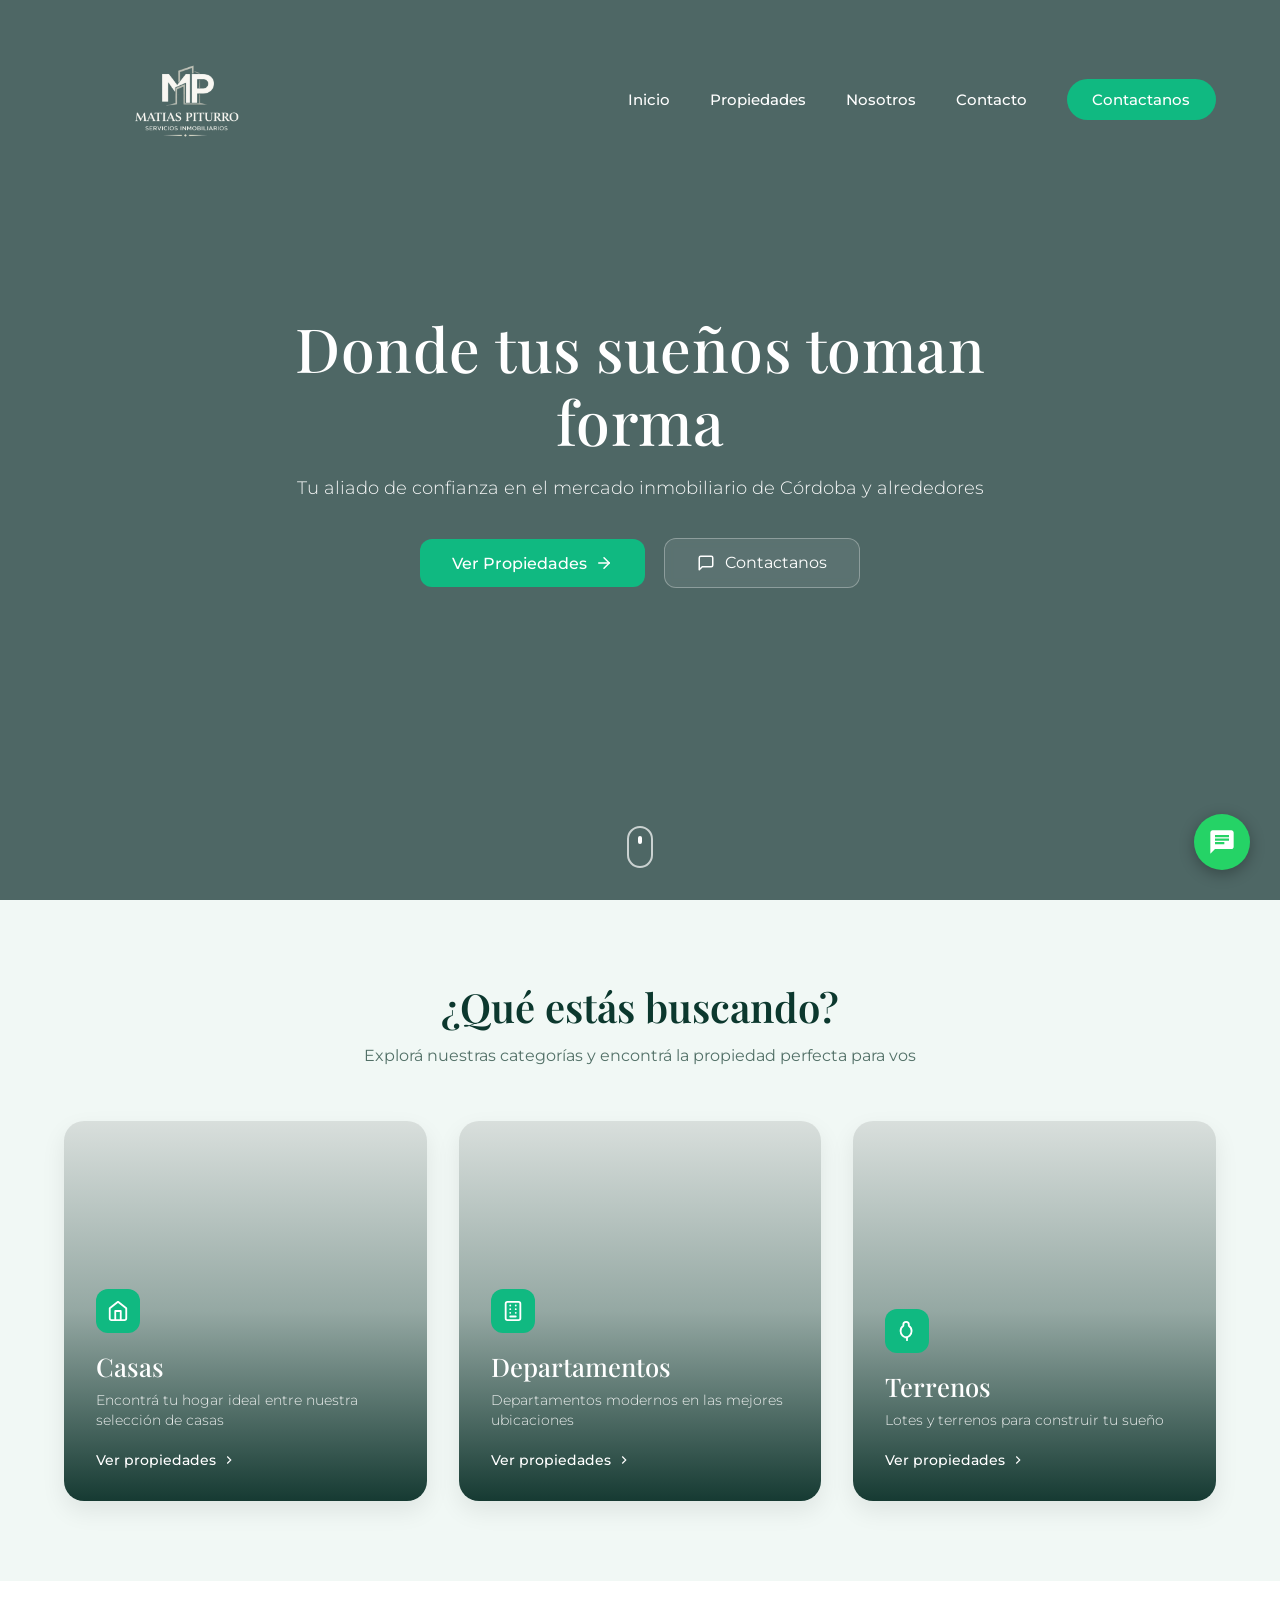
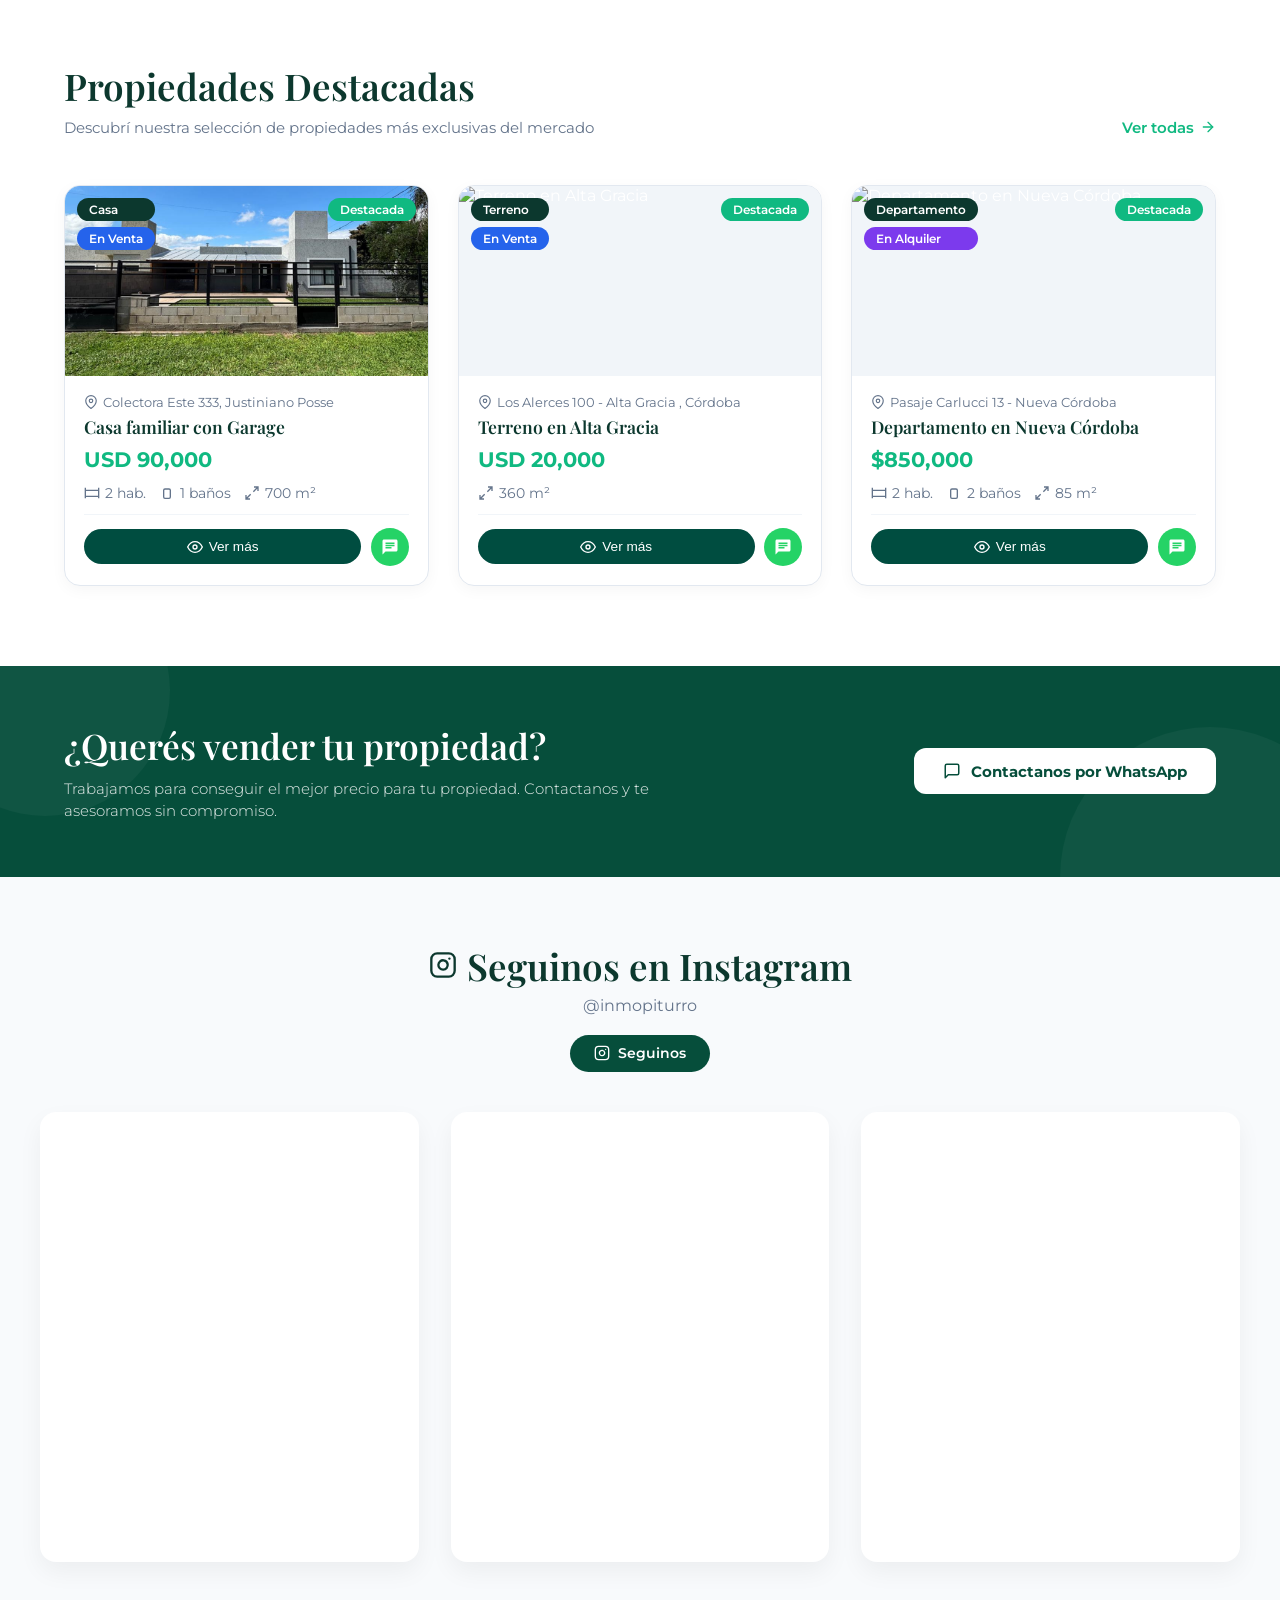
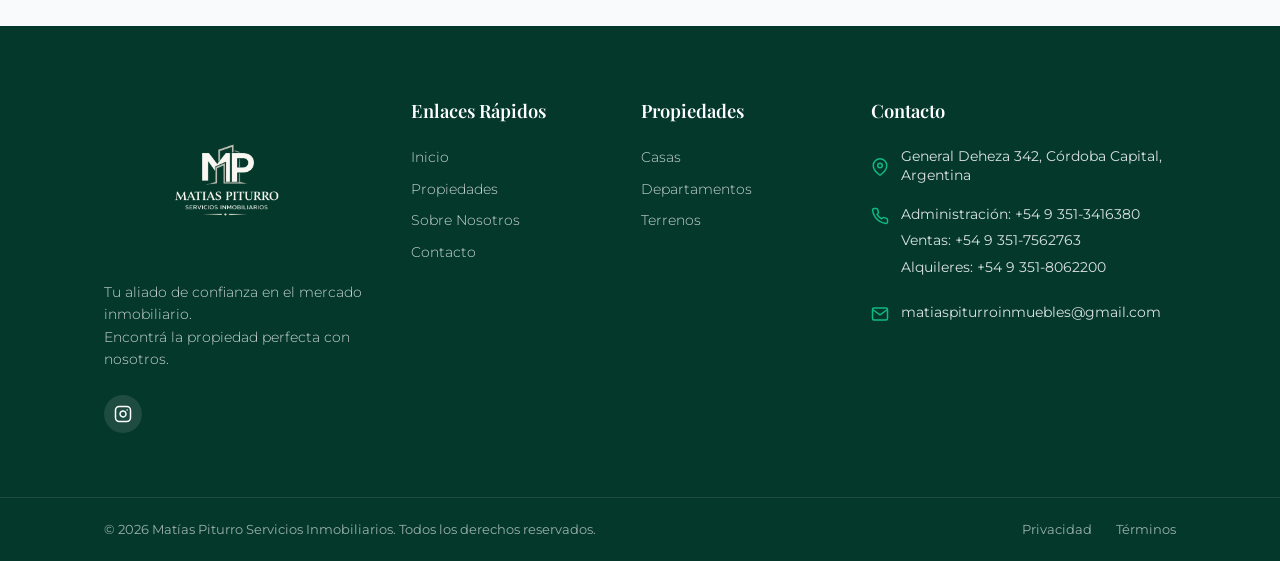
==== index.html @ 4f20bdd2 "primer commit" ====
<!DOCTYPE html>
<html lang="es">
<head>
  <meta charset="UTF-8" />
  <meta name="viewport" content="width=device-width, initial-scale=1.0" />
  <title>Matías Piturro - Servicios Inmobiliarios</title>

  <!-- Tipografías de Google Fonts -->
  <link rel="preconnect" href="https://fonts.googleapis.com">
  <link rel="preconnect" href="https://fonts.gstatic.com" crossorigin>
 <link href="https://fonts.googleapis.com/css2?family=Montserrat:wght@300;400;500;600;700&family=Playfair+Display:ital,wght@0,500;0,600;1,400&display=swap" rel="stylesheet">

  <!-- Hoja de estilos en la carpeta css/ -->
  <link rel="stylesheet" href="css/styles.css" />
</head>
<body>

  <!-- 1. EL NAV AHORA ESTÁ AFUERA DEL HERO -->
  <nav class="navbar">
    <a href="#" class="logo">
  <!-- Logo Blanco para el Hero (fondo oscuro) -->
  <img src="./assets/img/LOGO VERDE PITURRO.png" alt="Matías Piturro Logo" class="logo-img logo-white" />
  
  <!-- Logo Verde para cuando se hace Scroll (fondo blanco) -->
  <img src="./assets/img/logo 2.png" alt="Matías Piturro Logo" class="logo-img logo-green" />
</a>

    <ul class="nav-links">
      <li><a href="#inicio">Inicio</a></li>
      <li><a href="propiedades.html">Propiedades</a></li>
      <li><a href="nosotros.html">Nosotros</a></li>
      <li><a href="contacto.html">Contacto</a></li>
      <li><a href="#contacto" class="btn-nav">Contactanos</a></li>
    </ul>
  </nav>

  <!-- 2. SECTION HERO -->
  <section class="hero" id="inicio">
    <div class="hero-overlay"></div>

    <div class="hero-content">
      <!-- Contenido Central -->
      <div class="hero-center">
        <h1 class="hero-title">Donde tus sueños toman forma</h1>
        <p class="hero-subtitle">Tu aliado de confianza en el mercado inmobiliario de Córdoba y alrededores</p>

        <div class="cta-container">
          <a href="propiedades.html" class="btn-primary">
            Ver Propiedades
            <svg width="18" height="18" viewBox="0 0 24 24" fill="none" stroke="currentColor" stroke-width="2" stroke-linecap="round" stroke-linejoin="round">
              <line x1="5" y1="12" x2="19" y2="12"></line>
              <polyline points="12 5 19 12 12 19"></polyline>
            </svg>
          </a>
          <a href="contacto.html" class="btn-secondary">
            <svg width="18" height="18" viewBox="0 0 24 24" fill="none" stroke="currentColor" stroke-width="2" stroke-linecap="round" stroke-linejoin="round">
              <path d="M21 15a2 2 0 0 1-2 2H7l-4 4V5a2 2 0 0 1 2-2h14a2 2 0 0 1 2 2z"></path>
            </svg>
            Contactanos
          </a>
        </div>
      </div>

      <!-- Indicador de Scroll -->
      <div class="scroll-indicator">
        <div class="mouse-icon" id="scrollBtn">
          <div class="wheel"></div>
        </div>
      </div>
    </div>
  </section>

  <!-- SECCIÓN: ¿QUÉ ESTÁS BUSCANDO? -->
  <section class="categories-section" id="propiedades">
    <div class="categories-header">
      <h2>¿Qué estás buscando?</h2>
      <p>Explorá nuestras categorías y encontrá la propiedad perfecta para vos</p>
    </div>

    <div class="categories-grid">
      <!-- Tarjeta 1: Casas -->
      <article class="category-card" style="background-image: url('https://images.unsplash.com/photo-1600596542815-ffad4c1539a9?q=80&w=800&auto=format&fit=crop');">
        <div class="card-overlay"></div>
        <div class="card-content">
          <div class="icon-wrapper">
            <!-- Icono Casa -->
            <svg width="22" height="22" viewBox="0 0 24 24" fill="none" stroke="currentColor" stroke-width="2" stroke-linecap="round" stroke-linejoin="round">
              <path d="M3 9l9-7 9 7v11a2 2 0 0 1-2 2H5a2 2 0 0 1-2-2z"></path>
              <polyline points="9 22 9 12 15 12 15 22"></polyline>
            </svg>
          </div>
          <h3>Casas</h3>
          <p>Encontrá tu hogar ideal entre nuestra selección de casas</p>
          <a href="propiedades.html" class="card-link">
            Ver propiedades 
            <svg width="14" height="14" viewBox="0 0 24 24" fill="none" stroke="currentColor" stroke-width="2"><polyline points="9 18 15 12 9 6"></polyline></svg>
          </a>
        </div>
      </article>

      <!-- Tarjeta 2: Departamentos -->
      <article class="category-card" style="background-image: url('https://images.unsplash.com/photo-1522708323590-d24dbb6b0267?q=80&w=800&auto=format&fit=crop');">
        <div class="card-overlay"></div>
        <div class="card-content">
          <div class="icon-wrapper">
            <!-- Icono Edificio / Departamento -->
            <svg width="22" height="22" viewBox="0 0 24 24" fill="none" stroke="currentColor" stroke-width="2" stroke-linecap="round" stroke-linejoin="round">
              <rect x="4" y="2" width="16" height="20" rx="2" ry="2"></rect>
              <line x1="9" y1="6" x2="9" y2="6.01"></line>
              <line x1="15" y1="6" x2="15" y2="6.01"></line>
              <line x1="9" y1="10" x2="9" y2="10.01"></line>
              <line x1="15" y1="10" x2="15" y2="10.01"></line>
              <line x1="9" y1="14" x2="9" y2="14.01"></line>
              <line x1="15" y1="14" x2="15" y2="14.01"></line>
              <line x1="9" y1="18" x2="15" y2="18"></line>
            </svg>
          </div>
          <h3>Departamentos</h3>
          <p>Departamentos modernos en las mejores ubicaciones</p>
          <a href="propiedades.html" class="card-link">
            Ver propiedades 
            <svg width="14" height="14" viewBox="0 0 24 24" fill="none" stroke="currentColor" stroke-width="2"><polyline points="9 18 15 12 9 6"></polyline></svg>
          </a>
        </div>
      </article>

      <!-- Tarjeta 3: Terrenos -->
      <article class="category-card" style="background-image: url('https://images.unsplash.com/photo-1500382017468-9049fed747ef?q=80&w=800&auto=format&fit=crop');">
        <div class="card-overlay"></div>
        <div class="card-content">
          <div class="icon-wrapper">
            <!-- Icono Árbol / Terreno -->
            <svg width="22" height="22" viewBox="0 0 24 24" fill="none" stroke="currentColor" stroke-width="2" stroke-linecap="round" stroke-linejoin="round">
              <path d="M12 19v3"></path>
              <path d="M12 19c-3.87 0-7-3.13-7-7 0-2.38 1.19-4.47 3-5.74V5a3 3 0 0 1 6 0v1.26c1.81 1.27 3 3.36 3 5.74 0 3.87-3.13 7-7 7z"></path>
            </svg>
          </div>
          <h3>Terrenos</h3>
          <p>Lotes y terrenos para construir tu sueño</p>
          <a href="propiedades.html" class="card-link">
            Ver propiedades 
            <svg width="14" height="14" viewBox="0 0 24 24" fill="none" stroke="currentColor" stroke-width="2"><polyline points="9 18 15 12 9 6"></polyline></svg>
          </a>
        </div>
      </article>
    </div>
  </section>


    <!-- SECCIÓN: PROPIEDADES DESTACADAS -->
<section class="featured-properties-section">
  <div class="featured-header">
    <div class="header-text">
      <h2>Propiedades Destacadas</h2>
      <p>Descubrí nuestra selección de propiedades más exclusivas del mercado</p>
    </div>
    <a href="propiedades.html" class="see-all-link">
      Ver todas 
      <svg width="16" height="16" viewBox="0 0 24 24" fill="none" stroke="currentColor" stroke-width="2" stroke-linecap="round" stroke-linejoin="round">
        <line x1="5" y1="12" x2="19" y2="12"></line>
        <polyline points="12 5 19 12 12 19"></polyline>
      </svg>
    </a>
  </div>

  <!-- CONTENEDOR DINÁMICO (JavaScript inyecta aquí las tarjetas cargadas) -->
  <div class="properties-grid" id="featuredGrid"></div>
</section>
  </section>

  <!-- SECCIÓN 1: BANNER "¿QUERÉS VENDER TU PROPIEDAD?" -->
  <section class="seller-banner">
    <div class="seller-container">
      <div class="seller-text">
        <h2>¿Querés vender tu propiedad?</h2>
        <p>Trabajamos para conseguir el mejor precio para tu propiedad. Contactanos y te asesoramos sin compromiso.</p>
      </div>
      <a href="https://wa.me/5493510000000" class="btn-seller-whatsapp" target="_blank">
        <svg width="18" height="18" viewBox="0 0 24 24" fill="none" stroke="currentColor" stroke-width="2" stroke-linecap="round" stroke-linejoin="round">
          <path d="M21 15a2 2 0 0 1-2 2H7l-4 4V5a2 2 0 0 1 2-2h14a2 2 0 0 1 2 2z"></path>
        </svg>
        Contactanos por WhatsApp
      </a>
    </div>
  </section>

  <!-- SECCIÓN 2: SEGUINOS EN INSTAGRAM -->
  <!-- SECCIÓN REELS INSTAGRAM -->
<section class="instagram-section">
  <div class="instagram-header">
    <div class="instagram-title-row">
      <!-- Icono Instagram -->
      <svg width="28" height="28" viewBox="0 0 24 24" fill="none" stroke="#0c382e" stroke-width="2" stroke-linecap="round" stroke-linejoin="round">
        <rect x="2" y="2" width="20" height="20" rx="5" ry="5"></rect>
        <path d="M16 11.37A4 4 0 1 1 12.63 8 4 4 0 0 1 16 11.37z"></path>
        <line x1="17.5" y1="6.5" x2="17.51" y2="6.5"></line>
      </svg>
      <h2>Seguinos en Instagram</h2>
    </div>
    <p class="instagram-handle">@inmopiturro</p>
    <a href="https://www.instagram.com/inmopiturro?utm_source=ig_web_button_share_sheet&igsh=ZDNlZDc0MzIxNw==" target="_blank" rel="noopener noreferrer" class="btn-instagram">
      <svg width="16" height="16" viewBox="0 0 24 24" fill="none" stroke="currentColor" stroke-width="2" stroke-linecap="round" stroke-linejoin="round">
        <rect x="2" y="2" width="20" height="20" rx="5" ry="5"></rect>
        <path d="M16 11.37A4 4 0 1 1 12.63 8 4 4 0 0 1 16 11.37z"></path>
        <line x1="17.5" y1="6.5" x2="17.51" y2="6.5"></line>
      </svg>
      Seguinos
    </a>
  </div>

  <!-- GRILLA DE 3 REELS GRANDES -->
  <div class="reels-grid">
    <!-- REEL 1 -->
    <div class="reel-item">
      <blockquote 
        class="instagram-media" 
        data-instgrm-permalink="https://www.instagram.com/p/DZJESFiiYPG/" 
        data-instgrm-version="14">
      </blockquote>
    </div>

    <!-- REEL 2 (Sustituye la URL por tu 2do Reel o Post) -->
    <div class="reel-item">
      <blockquote 
        class="instagram-media" 
        data-instgrm-permalink="https://www.instagram.com/reel/DZxaNcPxMjK/?utm_source=ig_web_copy_link&igsh=MzRlODBiNWFlZA==" 
        data-instgrm-version="14">
      </blockquote>
    </div>

    <!-- REEL 3 (Sustituye la URL por tu 3er Reel o Post) -->
    <div class="reel-item">
      <blockquote 
        class="instagram-media" 
        data-instgrm-permalink="https://www.instagram.com/p/DYnn9Dhl2za/?utm_source=ig_web_copy_link&igsh=MzRlODBiNWFlZA==" 
        data-instgrm-version="14">
      </blockquote>
    </div>
  </div>
</section>

<!-- SCRIPT OBLIGATORIO DE INSTAGRAM -->
<script async src="//www.instagram.com/embed.js"></script>

  <!-- FOOTER -->
  <footer class="main-footer">
    <div class="footer-container">
      
      <!-- Columna 1: Logo & Descripción -->
      <div class="footer-col col-brand">
        <a href="#" class="footer-logo">
          <img src="./assets/img/LOGO VERDE PITURRO.png" alt="Matías Piturro Logo" class="footer-logo-img" />
        </a>
        <p class="footer-description">
          Tu aliado de confianza en el mercado inmobiliario.<br>
          Encontrá la propiedad perfecta con nosotros.
        </p>
        <a href="https://instagram.com/inmopiturro" target="_blank" class="social-circle-icon" aria-label="Instagram">
          <svg width="18" height="18" viewBox="0 0 24 24" fill="none" stroke="currentColor" stroke-width="2" stroke-linecap="round" stroke-linejoin="round">
            <rect x="2" y="2" width="20" height="20" rx="5" ry="5"></rect>
            <path d="M16 11.37A4 4 0 1 1 12.63 8 4 4 0 0 1 16 11.37z"></path>
            <line x1="17.5" y1="6.5" x2="17.51" y2="6.5"></line>
          </svg>
        </a>
      </div>

      <!-- Columna 2: Enlaces Rápidos -->
      <div class="footer-col">
        <h3>Enlaces Rápidos</h3>
        <ul class="footer-links">
          <li><a href="#inicio">Inicio</a></li>
          <li><a href="propiedades.html">Propiedades</a></li>
          <li><a href="nosotros.html">Sobre Nosotros</a></li>
          <li><a href="contacto.html">Contacto</a></li>
        </ul>
      </div>

      <!-- Columna 3: Propiedades -->
      <div class="footer-col">
        <h3>Propiedades</h3>
        <ul class="footer-links">
          <li><a href="propiedades.html?tipo=casa">Casas</a></li>
          <li><a href="propiedades.html?tipo=departamento">Departamentos</a></li>
          <li><a href="propiedades.html?tipo=terreno">Terrenos</a></li>
        </ul>
      </div>

      <!-- Columna 4: Contacto -->
      <div class="footer-col col-contact">
        <h3>Contacto</h3>
        
        <div class="contact-item">
          <svg class="contact-icon" width="18" height="18" viewBox="0 0 24 24" fill="none" stroke="currentColor" stroke-width="2"><path d="M21 10c0 7-9 13-9 13s-9-6-9-13a9 9 0 0 1 18 0z"></path><circle cx="12" cy="10" r="3"></circle></svg>
          <span>General Deheza 342, Córdoba Capital, Argentina</span>
        </div>

        <div class="contact-item align-top">
          <svg class="contact-icon" width="18" height="18" viewBox="0 0 24 24" fill="none" stroke="currentColor" stroke-width="2"><path d="M22 16.92v3a2 2 0 0 1-2.18 2 19.79 19.79 0 0 1-8.63-3.07 19.5 19.5 0 0 1-6-6 19.79 19.79 0 0 1-3.07-8.67A2 2 0 0 1 4.11 2h3a2 2 0 0 1 2 1.72 12.84 12.84 0 0 0 .7 2.81 2 2 0 0 1-.45 2.11L8.09 9.91a16 16 0 0 0 6 6l1.27-1.27a2 2 0 0 1 2.11-.45 12.84 12.84 0 0 0 2.81.7A2 2 0 0 1 22 16.92z"></path></svg>
          <div class="phones-list">
            <p>Administración: <a href="tel:+5493513416380">+54 9 351-3416380</a></p>
            <p>Ventas: <a href="tel:+5493517562763">+54 9 351-7562763</a></p>
            <p>Alquileres: <a href="tel:+5493518062200">+54 9 351-8062200</a></p>
          </div>
        </div>

        <div class="contact-item">
          <svg class="contact-icon" width="18" height="18" viewBox="0 0 24 24" fill="none" stroke="currentColor" stroke-width="2"><path d="M4 4h16c1.1 0 2 .9 2 2v12c0 1.1-.9 2-2 2H4c-1.1 0-2-.9-2-2V6c0-1.1.9-2 2-2z"></path><polyline points="22,6 12,13 2,6"></polyline></svg>
          <a href="mailto:matiaspiturroinmuebles@gmail.com" class="email-link">matiaspiturroinmuebles@gmail.com</a>
        </div>
      </div>

    </div>

    <!-- Barra Inferior -->
    <div class="footer-bottom">
      <div class="bottom-container">
        <p>© 2026 Matías Piturro Servicios Inmobiliarios. Todos los derechos reservados.</p>
        <div class="legal-links">
          <a href="#">Privacidad</a>
          <a href="#">Términos</a>
        </div>
      </div>
    </div>
  </footer>

  <!-- Botón Flotante de Chat (WhatsApp) -->
  <div class="floating-chat" id="chatBtn">
    <svg width="28" height="28" viewBox="0 0 24 24" fill="white">
      <path d="M20 2H4c-1.1 0-1.99.9-1.99 2L2 22l4-4h14c1.1 0 2-.9 2-2V4c0-1.1-.9-2-2-2zM6 9h12v2H6V9zm8 5H6v-2h8v2zm4-6H6V6h12v2z"/>
    </svg>
  </div>

  <!-- Script principal en la carpeta js/ -->
  <script src="js/main.js"></script>
  <script src="js/propiedades.js"></script>
</body>
</html>
---- css/styles.css ----
/* ==========================================
   RESET & VARIABLES
   ========================================== */
* {
  margin: 0;
  padding: 0;
  box-sizing: border-box;
}

:root {
  --primary-green: #10b981;
  --primary-green-hover: #059669;
  --overlay-color: rgba(10, 45, 42, 0.72);
  --text-white: #ffffff;
  --font-serif: 'Playfair Display', serif;
  --font-sans: 'Montserrat', sans-serif;
}

body {
  font-family: var(--font-sans);
  color: var(--text-white);
  overflow-x: hidden;
}

/* ==========================================
   HERO SECTION & BACKGROUND
   ========================================== */
.hero {
  position: relative;
  width: 100%;
  min-height: 100vh;
  background: url('https://images.unsplash.com/photo-1600596542815-ffad4c1539a9?q=80&w=2075&auto=format&fit=crop') center/cover no-repeat;
  display: flex;
  flex-direction: column;
  justify-content: center;
  align-items: center;
}

.hero-overlay {
  position: absolute;
  top: 0;
  left: 0;
  width: 100%;
  height: 100%;
  background: var(--overlay-color);
  z-index: 1;
}

.hero-content {
  position: relative;
  z-index: 2;
  width: 100%;
  height: 100vh;
  display: flex;
  flex-direction: column;
  justify-content: center;
  align-items: center;
}

/* ==========================================
   NAVBAR & LOGO (FIXED SCROLL)
   ========================================== */
.navbar {
  position: fixed;
  top: 0;
  left: 0;
  width: 100%;
  z-index: 1000;
  display: flex;
  justify-content: space-between;
  align-items: center;
  padding: 1.2rem 5%;
  transition: background-color 0.3s ease, padding 0.3s ease, box-shadow 0.3s ease;
}

/* ==========================================
   NAVBAR & LOGOS (CONTROL DE MOSTRAR / OCULTAR)
   ========================================== */
.logo-img {
  height: 160px;
  width: auto;
  object-fit: contain;
  transition: height 0.3s ease;
}

/* Por defecto (arriba en el Hero) */
.logo-white {
  display: block;
}

.logo-green {
  display: none; /* Oculto inicialmente */
}

.nav-links {
  display: flex;
  align-items: center;
  gap: 2.5rem;
  list-style: none;
}

.nav-links a {
  color: var(--text-white);
  text-decoration: none;
  font-size: 0.95rem;
  font-weight: 500;
  transition: color 0.3s ease, opacity 0.3s ease;
}

.nav-links a:hover {
  opacity: 0.8;
}

.btn-nav {
  background-color: var(--primary-green);
  color: var(--text-white);
  padding: 0.7rem 1.6rem;
  border-radius: 50px;
  font-weight: 500;
  transition: background-color 0.3s ease;
}

.btn-nav:hover {
  background-color: var(--primary-green-hover);
}

/* ==========================================
   ESTADO AL HACER SCROLL (HEADER BLANCO)
   ========================================== */
.navbar.navbar-scrolled {
  background-color: #ffffff;
  padding: 0.8rem 5%;
  box-shadow: 0 4px 20px rgba(0, 0, 0, 0.08);
}

/* Intercambio de logos al bajar */
.navbar.navbar-scrolled .logo-white {
  display: none; /* Oculta el logo blanco */
}

.navbar.navbar-scrolled .logo-green {
  display: block; /* Muestra el logo verde original */
  height: 100px;   /* Tamaño compacto opcional al bajar */
  filter: none;   /* Sin filtros para mantener sus colores puros */
}

/* Textos y botones en verde #004D40 */
.navbar.navbar-scrolled .nav-links a {
  color: #004D40;
}

.navbar.navbar-scrolled .nav-links a:hover {
  color: var(--primary-green);
}

.navbar.navbar-scrolled .btn-nav {
  background-color: #004D40;
  color: #ffffff !important;
}

.navbar.navbar-scrolled .btn-nav:hover {
  background-color: var(--primary-green-hover);
}

/* ==========================================
   HERO MAIN TEXT & BUTTONS
   ========================================== */
.hero-center {
  text-align: center;
  max-width: 900px;
  margin: 0 auto;
  padding: 0 20px;
}

.hero-title {
  font-family: var(--font-serif);
  font-size: 3.8rem;
  font-weight: 500;
  line-height: 1.2;
  margin-bottom: 1.2rem;
  letter-spacing: 0.5px;
}

.hero-subtitle {
  font-size: 1.1rem;
  font-weight: 300;
  margin-bottom: 2.5rem;
  opacity: 0.95;
}

.cta-container {
  display: flex;
  justify-content: center;
  align-items: center;
  gap: 1.2rem;
}

.btn-primary {
  background-color: var(--primary-green);
  color: var(--text-white);
  border: none;
  padding: 0.9rem 2rem;
  border-radius: 12px;
  font-size: 1rem;
  font-weight: 500;
  cursor: pointer;
  display: inline-flex;
  align-items: center;
  gap: 8px;
  text-decoration: none;
  transition: background-color 0.3s ease, transform 0.2s ease;
}

.btn-primary:hover {
  background-color: var(--primary-green-hover);
  transform: translateY(-2px);
}

.btn-secondary {
  background: rgba(255, 255, 255, 0.08);
  border: 1px solid rgba(255, 255, 255, 0.3);
  color: var(--text-white);
  padding: 0.9rem 2rem;
  border-radius: 12px;
  font-size: 1rem;
  font-weight: 400;
  cursor: pointer;
  display: inline-flex;
  align-items: center;
  gap: 10px;
  text-decoration: none;
  backdrop-filter: blur(4px);
  transition: background-color 0.3s ease, border-color 0.3s ease;
}

.btn-secondary:hover {
  background: rgba(255, 255, 255, 0.18);
  border-color: rgba(255, 255, 255, 0.6);
}

/* ==========================================
   SCROLL INDICATOR
   ========================================== */
.scroll-indicator {
  position: absolute;
  bottom: 2rem;
  left: 50%;
  transform: translateX(-50%);
  display: flex;
  justify-content: center;
}

.mouse-icon {
  width: 26px;
  height: 42px;
  border: 2px solid rgba(255, 255, 255, 0.7);
  border-radius: 20px;
  display: flex;
  justify-content: center;
  padding-top: 8px;
  cursor: pointer;
}

.wheel {
  width: 4px;
  height: 8px;
  background-color: white;
  border-radius: 2px;
  animation: scroll 1.8s infinite;
}

@keyframes scroll {
  0% { opacity: 1; transform: translateY(0); }
  100% { opacity: 0; transform: translateY(12px); }
}

/* ==========================================
   FLOATING CHAT BUTTON (WhatsApp)
   ========================================== */
.floating-chat {
  position: fixed;
  bottom: 30px;
  right: 30px;
  width: 56px;
  height: 56px;
  background-color: #25d366;
  border-radius: 50%;
  display: flex;
  justify-content: center;
  align-items: center;
  box-shadow: 0 4px 15px rgba(0, 0, 0, 0.3);
  cursor: pointer;
  z-index: 999;
  transition: transform 0.3s ease;
}

.floating-chat:hover {
  transform: scale(1.1);
}

/* ==========================================
   CATEGORIES SECTION
   ========================================== */
.categories-section {
  background-color: #f1f8f5; /* Fondo verde muy claro tenue */
  padding: 5rem 5%;
  color: #0d2822;
}

.categories-header {
  text-align: center;
  margin-bottom: 3.5rem;
}

.categories-header h2 {
  font-family: var(--font-serif);
  font-size: 2.5rem;
  color: #0c382e;
  margin-bottom: 0.8rem;
  font-weight: 600;
}

.categories-header p {
  color: #527067;
  font-size: 1rem;
  font-weight: 400;
}

/* Grid layout */
.categories-grid {
  display: grid;
  grid-template-columns: repeat(3, 1fr);
  gap: 2rem;
  max-width: 1200px;
  margin: 0 auto;
}

/* Card Individual */
.category-card {
  position: relative;
  height: 380px;
  border-radius: 20px;
  overflow: hidden;
  background-size: cover;
  background-position: center;
  display: flex;
  flex-direction: column;
  justify-content: flex-end;
  box-shadow: 0 10px 25px rgba(0, 0, 0, 0.08);
  transition: transform 0.3s ease, box-shadow 0.3s ease;
}

.category-card:hover {
  transform: translateY(-6px);
  box-shadow: 0 15px 30px rgba(0, 0, 0, 0.15);
}

/* Overlay degradado verdoso en la tarjeta */
.card-overlay {
  position: absolute;
  top: 0;
  left: 0;
  width: 100%;
  height: 100%;
  background: linear-gradient(
    to top,
    rgba(10, 48, 40, 0.95) 0%,
    rgba(10, 48, 40, 0.4) 50%,
    rgba(0, 0, 0, 0.1) 100%
  );
  z-index: 1;
}

/* Contenido interno de la tarjeta */
.card-content {
  position: relative;
  z-index: 2;
  padding: 2rem;
  color: var(--text-white);
}

/* Icono dentro del botón verde redondeado */
.icon-wrapper {
  width: 44px;
  height: 44px;
  background-color: var(--primary-green);
  border-radius: 12px;
  display: flex;
  justify-content: center;
  align-items: center;
  margin-bottom: 1rem;
  color: var(--text-white);
}

.card-content h3 {
  font-family: var(--font-serif);
  font-size: 1.6rem;
  font-weight: 500;
  margin-bottom: 0.5rem;
}

.card-content p {
  font-size: 0.88rem;
  font-weight: 300;
  opacity: 0.9;
  margin-bottom: 1.2rem;
  line-height: 1.4;
}

.card-link {
  color: var(--text-white);
  text-decoration: none;
  font-size: 0.9rem;
  font-weight: 500;
  display: inline-flex;
  align-items: center;
  gap: 6px;
  transition: gap 0.2s ease;
}

.category-card:hover .card-link {
  gap: 10px;
}

/* Responsivo para móviles y tablets */
@media (max-width: 992px) {
  .categories-grid {
    grid-template-columns: repeat(1, 1fr);
  }

  .category-card {
    height: 320px;
  }
}

/* ==========================================
   FEATURED PROPERTIES SECTION
   ========================================== */
.featured-properties-section {
  padding: 5rem 5%;
  background-color: #ffffff;
}

.featured-header {
  display: flex;
  justify-content: space-between;
  align-items: flex-end;
  max-width: 1200px;
  margin: 0 auto 3rem auto;
}

.header-text h2 {
  font-family: var(--font-serif);
  font-size: 2.3rem;
  color: #0c382e;
  font-weight: 600;
  margin-bottom: 0.5rem;
}

.header-text p {
  color: #64748b;
  font-size: 0.95rem;
}

.see-all-link {
  color: var(--primary-green);
  text-decoration: none;
  font-weight: 600;
  font-size: 0.95rem;
  display: flex;
  align-items: center;
  gap: 6px;
  transition: opacity 0.2s ease;
}

.see-all-link:hover {
  opacity: 0.8;
}

/* Grid Layout */
.properties-grid {
  display: grid;
  grid-template-columns: repeat(3, 1fr);
  gap: 2rem;
  max-width: 1200px;
  margin: 0 auto;
}

/* Property Card */
.property-card {
  border-radius: 16px;
  overflow: hidden;
  background-color: #ffffff;
  border: 1px solid #e2e8f0;
  box-shadow: 0 4px 15px rgba(0, 0, 0, 0.03);
  transition: transform 0.3s ease, box-shadow 0.3s ease;
  display: flex;
  flex-direction: column;
}

.property-card:hover {
  transform: translateY(-4px);
  box-shadow: 0 12px 25px rgba(0, 0, 0, 0.08);
}

/* Image & Badges Wrapper */
.card-image-wrapper {
  position: relative;
  width: 100%;
  height: 220px;
  overflow: hidden;
}

.property-img {
  width: 100%;
  height: 100%;
  object-fit: cover;
}

.badges-top-left {
  position: absolute;
  top: 12px;
  left: 12px;
  display: flex;
  flex-direction: column;
  gap: 6px;
}

.badge {
  padding: 4px 12px;
  border-radius: 20px;
  font-size: 0.75rem;
  font-weight: 600;
  color: #ffffff;
  display: inline-block;
}

.badge-type {
  background-color: #064e3b; /* Verde oscuro */
}

.badge-sale {
  background-color: #3b82f6; /* Azul brillante */
}

.badge-featured {
  position: absolute;
  top: 12px;
  right: 12px;
  background-color: var(--primary-green);
}

/* Card Body */
.card-body {
  padding: 1.5rem;
  display: flex;
  flex-direction: column;
  flex-grow: 1;
}

.location {
  display: flex;
  align-items: center;
  gap: 6px;
  color: #64748b;
  font-size: 0.8rem;
  margin-bottom: 0.6rem;
}

.property-title {
  font-family: var(--font-serif);
  font-size: 1.25rem;
  color: #0c382e;
  font-weight: 600;
  margin-bottom: 0.8rem;
  line-height: 1.3;
}

.price {
  font-family: var(--font-sans);
  font-size: 1.4rem;
  font-weight: 700;
  color: var(--primary-green);
  margin-bottom: 1.2rem;
}

/* Features Icons Row */
.features-row {
  display: flex;
  align-items: center;
  gap: 1.2rem;
  padding-bottom: 1.2rem;
  border-bottom: 1px solid #f1f5f9;
  margin-bottom: 1.2rem;
}

.feature-item {
  display: flex;
  align-items: center;
  gap: 6px;
  color: #64748b;
  font-size: 0.85rem;
}

/* Actions Buttons */
.card-actions {
  display: flex;
  align-items: center;
  gap: 0.8rem;
  margin-top: auto;
}

.btn-more {
  flex: 1;
  background-color: #064e3b; /* Verde oscuro */
  color: #ffffff;
  text-decoration: none;
  padding: 0.7rem 1rem;
  border-radius: 20px;
  font-size: 0.9rem;
  font-weight: 500;
  display: flex;
  align-items: center;
  justify-content: center;
  gap: 8px;
  transition: background-color 0.2s ease;
}

.btn-more:hover {
  background-color: #04382a;
}

.btn-whatsapp-icon {
  width: 40px;
  height: 40px;
  background-color: #25d366;
  border-radius: 50%;
  display: flex;
  align-items: center;
  justify-content: center;
  text-decoration: none;
  transition: transform 0.2s ease, background-color 0.2s ease;
}

.btn-whatsapp-icon:hover {
  transform: scale(1.05);
}

/* Responsivo */
@media (max-width: 992px) {
  .properties-grid {
    grid-template-columns: repeat(2, 1fr);
  }
}

@media (max-width: 640px) {
  .properties-grid {
    grid-template-columns: 1fr;
  }
  .featured-header {
    flex-direction: column;
    align-items: flex-start;
    gap: 1rem;
  }
}

/* ==========================================
   SELLER BANNER
   ========================================== */
.seller-banner {
  background-color: #064e3b; /* Verde oscuro primario */
  position: relative;
  overflow: hidden;
  padding: 3.5rem 5%;
  color: #ffffff;
}

/* Efectos de círculos decorativos sutiles en las esquinas */
.seller-banner::before,
.seller-banner::after {
  content: '';
  position: absolute;
  border-radius: 50%;
  background: rgba(255, 255, 255, 0.04);
  pointer-events: none;
}

.seller-banner::before {
  width: 250px;
  height: 250px;
  top: -100px;
  left: -80px;
}

.seller-banner::after {
  width: 300px;
  height: 300px;
  bottom: -150px;
  right: -80px;
}

.seller-container {
  max-width: 1200px;
  margin: 0 auto;
  display: flex;
  justify-content: space-between;
  align-items: center;
  position: relative;
  z-index: 2;
}

.seller-text h2 {
  font-family: var(--font-serif);
  font-size: 2.2rem;
  font-weight: 600;
  margin-bottom: 0.6rem;
}

.seller-text p {
  font-size: 0.95rem;
  font-weight: 300;
  opacity: 0.9;
  max-width: 650px;
  line-height: 1.4;
}

.btn-seller-whatsapp {
  background-color: #ffffff;
  color: #064e3b;
  font-family: var(--font-sans);
  font-weight: 700;
  font-size: 0.95rem;
  padding: 0.85rem 1.8rem;
  border-radius: 12px;
  text-decoration: none;
  display: inline-flex;
  align-items: center;
  gap: 10px;
  white-space: nowrap;
  transition: transform 0.2s ease, box-shadow 0.2s ease;
}

.btn-seller-whatsapp:hover {
  transform: translateY(-2px);
  box-shadow: 0 8px 20px rgba(0, 0, 0, 0.15);
}

/* ==========================================
   INSTAGRAM SECTION
   ========================================== */
.instagram-section {
  background-color: #f1f8f5; /* Fondo claro tenue */
  padding: 4.5rem 5%;
  text-align: center;
}

.instagram-header {
  display: flex;
  flex-direction: column;
  align-items: center;
  margin-bottom: 2.5rem;
}

.instagram-title-row {
  display: flex;
  align-items: center;
  gap: 10px;
  margin-bottom: 0.4rem;
}

.instagram-title-row h2 {
  font-family: var(--font-serif);
  font-size: 2.3rem;
  color: #0c382e;
  font-weight: 600;
}

.instagram-handle {
  color: #64748b;
  font-size: 1rem;
  font-weight: 400;
  margin-bottom: 1.2rem;
}

.btn-instagram {
  background-color: #064e3b;
  color: #ffffff;
  font-family: var(--font-sans);
  font-weight: 600;
  font-size: 0.88rem;
  padding: 0.6rem 1.5rem;
  border-radius: 20px;
  text-decoration: none;
  display: inline-flex;
  align-items: center;
  gap: 8px;
  transition: background-color 0.2s ease;
}

.btn-instagram:hover {
  background-color: #04382a;
}

/* Grid de publicaciones */
.instagram-grid {
  display: grid;
  grid-template-columns: repeat(6, 1fr);
  gap: 1.2rem;
  max-width: 1200px;
  margin: 0 auto;
}

.insta-item {
  position: relative;
  aspect-ratio: 1 / 1;
  border-radius: 16px;
  overflow: hidden;
  box-shadow: 0 4px 12px rgba(0, 0, 0, 0.05);
  display: block;
}

.insta-item img {
  width: 100%;
  height: 100%;
  object-fit: cover;
  transition: transform 0.3s ease;
}

.insta-item:hover img {
  transform: scale(1.06);
}

/* Overlay para videos/reels */
.play-overlay {
  position: absolute;
  top: 0;
  left: 0;
  width: 100%;
  height: 100%;
  background: rgba(0, 0, 0, 0.25);
  display: flex;
  justify-content: center;
  align-items: center;
}

/* ==========================================
   RESPONSIVE DESIGN
   ========================================== */
@media (max-width: 992px) {
  .seller-container {
    flex-direction: column;
    text-align: center;
    gap: 1.8rem;
  }
  .instagram-grid {
    grid-template-columns: repeat(3, 1fr);
  }
}

@media (max-width: 576px) {
  .seller-text h2 {
    font-size: 1.8rem;
  }
  .instagram-grid {
    grid-template-columns: repeat(2, 1fr);
  }
}

/* ==========================================
   MAIN FOOTER
   ========================================== */
.main-footer {
  background-color: #04382a; /* Verde muy oscuro elegante */
  color: #e2e8f0;
  padding-top: 4.5rem;
  font-family: var(--font-sans);
}

.footer-container {
  max-width: 1200px;
  margin: 0 auto;
  padding: 0 5% 4rem 5%;
  display: grid;
  grid-template-columns: 1.4fr 1fr 1fr 1.6fr;
  gap: 2.5rem;
}

/* Columna Marca & Logo */
.footer-logo-img {
  height: 160px;
  width: auto;
  object-fit: contain;
  margin-bottom: 1.2rem;
}

.footer-description {
  font-size: 0.88rem;
  line-height: 1.6;
  color: rgba(255, 255, 255, 0.8);
  margin-bottom: 1.5rem;
  font-weight: 300;
}

.social-circle-icon {
  width: 38px;
  height: 38px;
  background: rgba(255, 255, 255, 0.1);
  border-radius: 50%;
  display: flex;
  align-items: center;
  justify-content: center;
  color: #ffffff;
  text-decoration: none;
  transition: background-color 0.2s ease, transform 0.2s ease;
}

.social-circle-icon:hover {
  background: var(--primary-green);
  transform: translateY(-2px);
}

/* Títulos de las Columnas */
.footer-col h3 {
  font-family: var(--font-serif);
  font-size: 1.15rem;
  color: #ffffff;
  font-weight: 600;
  margin-bottom: 1.5rem;
}

/* Enlaces */
.footer-links {
  list-style: none;
  display: flex;
  flex-direction: column;
  gap: 0.8rem;
}

.footer-links a {
  color: rgba(255, 255, 255, 0.8);
  text-decoration: none;
  font-size: 0.9rem;
  font-weight: 300;
  transition: color 0.2s ease, padding-left 0.2s ease;
}

.footer-links a:hover {
  color: var(--primary-green);
  padding-left: 4px;
}

/* Columna de Contacto */
.contact-item {
  display: flex;
  align-items: center;
  gap: 12px;
  margin-bottom: 1.2rem;
  font-size: 0.88rem;
  color: rgba(255, 255, 255, 0.85);
  line-height: 1.4;
}

.contact-item.align-top {
  align-items: flex-start;
}

.contact-icon {
  color: var(--primary-green);
  flex-shrink: 0;
  margin-top: 2px;
}

.phones-list p {
  margin-bottom: 0.4rem;
  font-size: 0.88rem;
  color: rgba(255, 255, 255, 0.85);
}

.phones-list a, .email-link {
  color: rgba(255, 255, 255, 0.85);
  text-decoration: none;
  transition: color 0.2s ease;
}

.phones-list a:hover, .email-link:hover {
  color: var(--primary-green);
}

/* Footer Bottom / Copyright */
.footer-bottom {
  border-top: 1px solid rgba(255, 255, 255, 0.1);
  padding: 1.5rem 0;
}

.bottom-container {
  max-width: 1200px;
  margin: 0 auto;
  padding: 0 5%;
  display: flex;
  justify-content: space-between;
  align-items: center;
  font-size: 0.8rem;
  color: rgba(255, 255, 255, 0.6);
}

.legal-links {
  display: flex;
  gap: 1.5rem;
}

.legal-links a {
  color: rgba(255, 255, 255, 0.6);
  text-decoration: none;
  transition: color 0.2s ease;
}

.legal-links a:hover {
  color: #ffffff;
}

/* Responsivo */
@media (max-width: 992px) {
  .footer-container {
    grid-template-columns: repeat(2, 1fr);
  }
}

@media (max-width: 576px) {
  .footer-container {
    grid-template-columns: 1fr;
    gap: 2rem;
  }
  
  .bottom-container {
    flex-direction: column;
    gap: 1rem;
    text-align: center;
  }
}

/* ==========================================
   RESPONSIVE DESIGN
   ========================================== */
@media (max-width: 768px) {
  .nav-links {
    display: none;
  }
  .hero-title {
    font-size: 2.3rem;
  }
  .hero-subtitle {
    font-size: 0.95rem;
  }
  .cta-container {
    flex-direction: column;
    width: 100%;
  }
  .btn-primary, .btn-secondary {
    width: 100%;
    justify-content: center;
  }
}


/* ==========================================
   NAVBAR BLANCO ESTÁTICO (Para la página Propiedades)
   ========================================== */
.navbar.navbar-static-white {
  position: fixed;
  top: 0;
  left: 0;
  width: 100%;
  z-index: 1000;
  background-color: #004D40;
  padding: 0.8rem 5%;
  box-shadow: 0 4px 20px rgba(0, 0, 0, 0.08);
}

.navbar.navbar-static-white .logo-img {
  height: 90px;
}

.navbar.navbar-static-white .nav-links a {
  color: #ffff;
  font-weight: 300;
}

.navbar.navbar-static-white .nav-links a:hover,
.navbar.navbar-static-white .nav-links a.active {
  color: var(--primary-green);
  font-weight: 700;
  font: bold;
}

.navbar.navbar-static-white .btn-nav {
  background-color: #ffffff;
  color: #004D40 !important;
}

.navbar.navbar-static-white .btn-nav:hover {
  background-color: var(--primary-green-hover);
}

/* ==========================================
   PROPERTIES PAGE SPECIFIC STYLES
   ========================================== */
.properties-hero-section {
  background-color: #f1f8f5;
  padding: 8rem 5% 4rem 5%; /* Espacio superior para compensar el navbar fijo */
  margin-top: 50px;
}

.properties-header-container {
  max-width: 1200px;
  margin: 0 auto;
  text-align: center; /* Centra el título y el subtítulo */
}

.properties-header-container h1 {
  font-family: var(--font-serif);
  font-size: 2.8rem;
  color: #0c382e;
  margin-bottom: 0.5rem;
}

.properties-header-container p {
  color: #64748b;
  font-size: 1rem;
  margin-bottom: 2.5rem;
}
/* BARRA DE FILTROS */
.filter-bar {
  background-color: #ffffff;
  padding: 1.5rem 2rem;
  border-radius: 16px;
  box-shadow: 0 10px 30px rgba(0, 0, 0, 0.05);
  display: grid;
  grid-template-columns: repeat(3, 1fr) auto;
  gap: 1.5rem;
  align-items: end;
}

.filter-group {
  display: flex;
  flex-direction: column;
  gap: 6px;
}

.filter-group label {
  font-size: 0.82rem;
  font-weight: 600;
  color: #0c382e;
  text-transform: uppercase;
  letter-spacing: 0.5px;
}

.filter-select {
  padding: 0.8rem 1rem;
  border: 1px solid #cbd5e1;
  border-radius: 10px;
  font-family: var(--font-sans);
  font-size: 0.95rem;
  color: #1e293b;
  outline: none;
  background-color: #f8fafc;
  transition: border-color 0.2s ease;
}

.filter-select:focus {
  border-color: #004D40;
}

.btn-search-filter {
  background-color: #004D40;
  color: #ffffff;
  border: none;
  padding: 0.85rem 2rem;
  border-radius: 10px;
  font-family: var(--font-sans);
  font-weight: 600;
  font-size: 0.95rem;
  cursor: pointer;
  display: flex;
  align-items: center;
  gap: 8px;
  transition: background-color 0.2s ease;
  height: 48px;
}

.btn-search-filter:hover {
  background-color: #059669;
}

.badge-rent {
  background-color: #8b5cf6; /* Color Púrpura para alquileres */
}

/* SECCIÓN DEL CATÁLOGO */
.properties-catalog-section {
  padding: 4rem 5%;
  background-color: #ffffff;
}

.catalog-container {
  max-width: 1200px;
  margin: 0 auto;
}

.results-info {
  margin-bottom: 2rem;
  font-size: 0.95rem;
  color: #64748b;
}

/* FILTROS RESPONSIVE */
@media (max-width: 992px) {
  .filter-bar {
    grid-template-columns: repeat(2, 1fr);
  }
}

@media (max-width: 640px) {
  .filter-bar {
    grid-template-columns: 1fr;
  }
}

/* ==========================================
   ABOUT PAGE SPECIFIC STYLES
   ========================================== */
.about-hero-section {
  background-color: #f1f8f5;
  padding: 8rem 5% 3.5rem 5%;
  text-align: center;
  margin-top: 40px;
}

.about-hero-container h1 {
  font-family: var(--font-serif);
  font-size: 2.8rem;
  color: #0c382e;
  margin-bottom: 0.5rem;
}

.about-hero-container p {
  color: #64748b;
  font-size: 1.05rem;
  max-width: 650px;
  margin: 0 auto;

}

/* HISTORIA / PRESENTACIÓN */
.about-story-section {
  padding: 5rem 5%;
  background-color: #ffffff;
}

.story-container {
  max-width: 1200px;
  margin: 0 auto;
  display: grid;
  grid-template-columns: 1fr 1.1fr;
  gap: 4rem;
  align-items: center;
}

.story-image-wrapper {
  position: relative;
  border-radius: 20px;
  overflow: hidden;
  box-shadow: 0 12px 30px rgba(0, 0, 0, 0.08);
}

.story-img {
  width: 100%;
  height: 100%;
  max-height: 480px;
  object-fit: cover;
  display: block;
}

.experience-badge {
  position: absolute;
  bottom: 25px;
  right: 25px;
  background-color: #004D40;
  color: #ffffff;
  padding: 1.2rem 1.8rem;
  border-radius: 16px;
  display: flex;
  flex-direction: column;
  align-items: center;
  box-shadow: 0 8px 20px rgba(0, 0, 0, 0.15);
}

.exp-number {
  font-size: 2rem;
  font-weight: 700;
  line-height: 1;
}

.exp-text {
  font-size: 0.8rem;
  opacity: 0.9;
  margin-top: 4px;
  text-transform: uppercase;
  letter-spacing: 0.5px;
}

.story-content h2 {
  font-family: var(--font-serif);
  font-size: 2.2rem;
  color: #0c382e;
  margin-bottom: 1.2rem;
  line-height: 1.3;
}

.lead-text {
  font-size: 1.1rem;
  font-weight: 500;
  color: #334155;
  margin-bottom: 1rem;
  line-height: 1.6;
}

.story-content p {
  color: #64748b;
  line-height: 1.7;
  margin-bottom: 2rem;
  font-size: 0.95rem;
}

.stats-row {
  display: flex;
  gap: 3rem;
  border-top: 1px solid #e2e8f0;
  padding-top: 1.8rem;
}

.stat-item h3 {
  font-size: 2rem;
  color: var(--primary-green);
  font-weight: 700;
  margin-bottom: 0.2rem;
}

.stat-item p {
  margin-bottom: 0;
  font-size: 0.85rem;
  color: #64748b;
  font-weight: 500;
}

/* VALORES */
.values-section {
  background-color: #f8fafc;
  padding: 5rem 5%;
}

.values-container {
  max-width: 1200px;
  margin: 0 auto;
}

.section-title-center {
  text-align: center;
  margin-bottom: 3.5rem;
}

.section-title-center h2 {
  font-family: var(--font-serif);
  font-size: 2.3rem;
  color: #0c382e;
  margin-bottom: 0.5rem;
}

.section-title-center p {
  color: #64748b;
  font-size: 0.95rem;
}

.values-grid {
  display: grid;
  grid-template-columns: repeat(3, 1fr);
  gap: 2rem;
}

.value-card {
  background-color: #ffffff;
  padding: 2.5rem 2rem;
  border-radius: 16px;
  border: 1px solid #e2e8f0;
  box-shadow: 0 4px 15px rgba(0, 0, 0, 0.03);
  transition: transform 0.3s ease, box-shadow 0.3s ease;
}

.value-card:hover {
  transform: translateY(-5px);
  box-shadow: 0 12px 25px rgba(0, 0, 0, 0.08);
}

.value-icon {
  width: 50px;
  height: 50px;
  background-color: #e6f4f1;
  color: #004D40;
  border-radius: 12px;
  display: flex;
  align-items: center;
  justify-content: center;
  margin-bottom: 1.5rem;
}

.value-card h3 {
  font-family: var(--font-serif);
  font-size: 1.3rem;
  color: #0c382e;
  margin-bottom: 0.8rem;
}

.value-card p {
  color: #64748b;
  font-size: 0.9rem;
  line-height: 1.6;
}

/* RESPONSIVE NOSOTROS */
@media (max-width: 992px) {
  .story-container {
    grid-template-columns: 1fr;
    gap: 2.5rem;
  }

  .values-grid {
    grid-template-columns: repeat(1, 1fr);
  }
}


/* ==========================================
   CONTACT PAGE SPECIFIC STYLES
   ========================================== */
.contact-hero-section {
  background-color: #f1f8f5;
  padding: 8rem 5% 3.5rem 5%;
  text-align: center;
  margin-top: 40px;
}

.contact-hero-container h1 {
  font-family: var(--font-serif);
  font-size: 2.8rem;
  color: #0c382e;
  margin-bottom: 0.5rem;
}

.contact-hero-container p {
  color: #64748b;
  font-size: 1.05rem;
  max-width: 650px;
  margin: 0 auto;
}

.contact-main-section {
  padding: 5rem 5%;
  background-color: #ffffff;
}

.contact-grid-container {
  max-width: 1200px;
  margin: 0 auto;
  display: grid;
  grid-template-columns: 1fr 1.2fr;
  gap: 4rem;
}

/* COLUMNA IZQUIERDA: INFORMACIÓN */
.contact-info-column h2 {
  font-family: var(--font-serif);
  font-size: 2rem;
  color: #0c382e;
  margin-bottom: 0.5rem;
}

.contact-subtitle {
  color: #64748b;
  font-size: 0.95rem;
  margin-bottom: 2rem;
}

.info-card {
  display: flex;
  gap: 1.2rem;
  background-color: #f8fafc;
  padding: 1.5rem;
  border-radius: 16px;
  border: 1px solid #e2e8f0;
  margin-bottom: 1.2rem;
}

.info-icon {
  width: 48px;
  height: 48px;
  background-color: #e6f4f1;
  color: #004D40;
  border-radius: 12px;
  display: flex;
  align-items: center;
  justify-content: center;
  flex-shrink: 0;
}

.info-text h3 {
  font-size: 1.1rem;
  color: #0c382e;
  margin-bottom: 0.4rem;
  font-family: var(--font-serif);
}

.info-text p {
  font-size: 0.9rem;
  color: #475569;
  line-height: 1.5;
  margin-bottom: 0.2rem;
}

.info-text a {
  color: #004D40;
  text-decoration: none;
  font-weight: 600;
}

.info-text a:hover {
  color: var(--primary-green);
}

/* COLUMNA DERECHA: FORMULARIO */
.contact-form-column {
  background-color: #ffffff;
  padding: 2.5rem;
  border-radius: 20px;
  border: 1px solid #e2e8f0;
  box-shadow: 0 10px 30px rgba(0, 0, 0, 0.04);
}

.contact-form h2 {
  font-family: var(--font-serif);
  font-size: 1.8rem;
  color: #0c382e;
  margin-bottom: 0.4rem;
}

.contact-form p {
  color: #64748b;
  font-size: 0.9rem;
  margin-bottom: 1.8rem;
}

.form-group {
  display: flex;
  flex-direction: column;
  gap: 6px;
  margin-bottom: 1.2rem;
}

.form-row {
  display: grid;
  grid-template-columns: 1fr 1fr;
  gap: 1rem;
}

.form-group label {
  font-size: 0.85rem;
  font-weight: 600;
  color: #0c382e;
}

.form-group input,
.form-group select,
.form-group textarea {
  padding: 0.8rem 1rem;
  border: 1px solid #cbd5e1;
  border-radius: 10px;
  font-family: var(--font-sans);
  font-size: 0.95rem;
  color: #1e293b;
  background-color: #f8fafc;
  outline: none;
  transition: border-color 0.2s ease;
}

.form-group input:focus,
.form-group select:focus,
.form-group textarea:focus {
  border-color: #004D40;
  background-color: #ffffff;
}

.btn-submit {
  background-color: #004D40;
  color: #ffffff;
  border: none;
  padding: 1rem 2rem;
  border-radius: 12px;
  font-family: var(--font-sans);
  font-weight: 600;
  font-size: 1rem;
  cursor: pointer;
  display: inline-flex;
  align-items: center;
  justify-content: center;
  gap: 10px;
  width: 100%;
  transition: background-color 0.2s ease;
  margin-top: 0.5rem;
}

.btn-submit:hover {
  background-color: #059669;
}

/* MAPA */
.map-section {
  width: 100%;
  line-height: 0;
}

/* RESPONSIVE CONTACTO */
@media (max-width: 992px) {
  .contact-grid-container {
    grid-template-columns: 1fr;
    gap: 3rem;
  }
}

@media (max-width: 576px) {
  .form-row {
    grid-template-columns: 1fr;
  }
}


/* ==========================================
   MODAL / TARJETA DETALLADA DE PROPIEDAD
   ========================================== */
.modal-card {
  display: grid;
  grid-template-columns: 1fr 1.1fr;
  background: #ffffff;
  border-radius: 24px;
  overflow: hidden;
  max-width: 900px;
  width: 100%;
  box-shadow: 0 20px 40px rgba(0, 0, 0, 0.15);
  font-family: var(--font-sans);
  position: relative;
}

/* Columna de Imagen */
.modal-image-col {
  position: relative;
  width: 100%;
  height: 100%;
  min-height: 400px;
}

.modal-img {
  width: 100%;
  height: 100%;
  object-fit: cover;
}

.modal-image-col .badge-type {
  position: absolute;
  top: 18px;
  left: 18px;
  background-color: #0c382e;
  color: #ffffff;
  padding: 6px 16px;
  border-radius: 20px;
  font-size: 0.82rem;
  font-weight: 600;
}

/* Columna de Información */
.modal-info-col {
  padding: 2.2rem;
  display: flex;
  flex-direction: column;
  position: relative;
}

.btn-close-modal {
  position: absolute;
  top: 15px;
  right: 15px;
  background: #f1f5f9;
  border: none;
  width: 32px;
  height: 32px;
  border-radius: 50%;
  font-size: 1.2rem;
  color: #64748b;
  cursor: pointer;
  display: flex;
  align-items: center;
  justify-content: center;
}

.modal-location {
  display: flex;
  align-items: center;
  gap: 6px;
  color: #64748b;
  font-size: 0.85rem;
  margin-bottom: 0.6rem;
}

.modal-title {
  font-family: var(--font-serif);
  font-size: 1.8rem;
  color: #0c382e;
  font-weight: 600;
  margin-bottom: 0.8rem;
}

.modal-price {
  font-size: 1.8rem;
  font-weight: 700;
  color: #10b981;
  margin-bottom: 1.5rem;
}

/* Cajas Verdes Claras de Características */
.modal-features-grid {
  display: grid;
  grid-template-columns: repeat(3, 1fr);
  gap: 12px;
  margin-bottom: 1.5rem;
}

.feature-box {
  background-color: #d1fae5; /* Verde claro suave idéntico a la imagen */
  border-radius: 16px;
  padding: 1rem 0.5rem;
  display: flex;
  flex-direction: column;
  align-items: center;
  justify-content: center;
  text-align: center;
}

.feature-value {
  font-size: 1.2rem;
  font-weight: 700;
  color: #0c382e;
  margin: 4px 0 2px 0;
}

.feature-label {
  font-size: 0.75rem;
  color: #0c382e;
  font-weight: 500;
}

/* Descripción */
.modal-description h3 {
  font-family: var(--font-serif);
  font-size: 1.05rem;
  color: #0c382e;
  margin-bottom: 0.4rem;
}

.modal-description p {
  font-size: 0.88rem;
  color: #475569;
  line-height: 1.5;
  margin-bottom: 1.8rem;
}

/* Botón de WhatsApp */
.btn-whatsapp-modal {
  background-color: #25d366;
  color: #ffffff;
  text-decoration: none;
  font-weight: 600;
  font-size: 1rem;
  padding: 0.9rem 1.5rem;
  border-radius: 14px;
  display: flex;
  align-items: center;
  justify-content: center;
  gap: 10px;
  transition: background-color 0.2s ease, transform 0.2s ease;
  margin-top: auto;
}

.btn-whatsapp-modal:hover {
  background-color: #1eb956;
  transform: translateY(-2px);
}

/* Responsive para pantallas chicas */
@media (max-width: 768px) {
  .modal-card {
    grid-template-columns: 1fr;
  }
  .modal-image-col {
    min-height: 250px;
  }
}

/* OVERLAY Y MODAL FLOTANTE */
.property-modal-overlay {
  position: fixed;
  top: 0;
  left: 0;
  width: 100vw;
  height: 100vh;
  background-color: rgba(0, 0, 0, 0.65);
  backdrop-filter: blur(4px);
  z-index: 2000;
  display: none;
  justify-content: center;
  align-items: center;
  padding: 20px;
}

.property-modal-overlay .modal-card {
  margin: 0;
  animation: modalFadeIn 0.25s ease-out;
}

@keyframes modalFadeIn {
  from {
    opacity: 0;
    transform: scale(0.95);
  }
  to {
    opacity: 1;
    transform: scale(1);
  }
}

/* ==========================================
   GRILLA DE PROPIEDADES (3 COLUMNAS / RESPONSIVE)
   ========================================== */
#propertiesGrid, .properties-grid {
  display: grid !important;
  grid-template-columns: repeat(3, 1fr) !important; /* 3 tarjetas por fila en PC */
  gap: 1.8rem !important;
  max-width: 1200px;
  margin: 0 auto;
}

/* TARJETA COMPACTA */
.property-card {
  width: 100% !important;
  max-width: 100% !important;
  background-color: #ffffff;
  border-radius: 18px;
  overflow: hidden;
  border: 1px solid #e2e8f0;
  box-shadow: 0 4px 15px rgba(0, 0, 0, 0.04);
  display: flex;
  flex-direction: column;
  transition: transform 0.25s ease, box-shadow 0.25s ease;
}

.property-card:hover {
  transform: translateY(-4px);
  box-shadow: 0 12px 25px rgba(0, 0, 0, 0.08);
}

.card-image-wrapper {
  position: relative;
  width: 100%;
  height: 200px; /* Altura contenida para que se vean compactas */
  background-color: #f1f5f9;
  overflow: hidden;
}

.property-img {
  width: 100%;
  height: 100%;
  object-fit: cover;
  display: block;
}

.badges-top-left {
  position: absolute;
  top: 12px;
  left: 12px;
  display: flex;
  flex-direction: column;
  gap: 6px;
  z-index: 2;
}

.badge {
  padding: 4px 12px;
  border-radius: 20px;
  font-size: 0.75rem;
  font-weight: 600;
  color: #ffffff;
}

.badge-type { background-color: #0c382e; }
.badge-sale { background-color: #2563eb; }
.badge-rent { background-color: #7c3aed; }

.badge-featured {
  position: absolute;
  top: 12px;
  right: 12px;
  background-color: #10b981;
  z-index: 2;
}

.card-body {
  padding: 1.2rem;
  display: flex;
  flex-direction: column;
  flex-grow: 1;
}

.location {
  display: flex;
  align-items: center;
  gap: 5px;
  color: #64748b;
  font-size: 0.8rem;
  margin-bottom: 0.5rem;
}

.property-title {
  font-family: var(--font-serif, 'Playfair Display', serif);
  font-size: 1.15rem;
  color: #0c382e;
  font-weight: 600;
  margin-bottom: 0.6rem;
  line-height: 1.3;
}

.price {
  font-size: 1.3rem;
  font-weight: 700;
  color: #10b981;
  margin-bottom: 0.8rem;
}

.features-row {
  display: flex;
  align-items: center;
  gap: 1rem;
  padding-bottom: 0.8rem;
  border-bottom: 1px solid #f1f5f9;
  margin-bottom: 0.8rem;
  font-size: 0.82rem;
  color: #64748b;
}

.feature-item {
  display: flex;
  align-items: center;
  gap: 5px;
}

.card-actions {
  display: flex;
  align-items: center;
  gap: 0.6rem;
  margin-top: auto;
}

.btn-more {
  flex: 1;
  background-color: #004D40;
  color: #ffffff;
  border: none;
  padding: 0.65rem 1rem;
  border-radius: 25px;
  font-size: 0.88rem;
  font-weight: 500;
  cursor: pointer;
  display: flex;
  align-items: center;
  justify-content: center;
  gap: 6px;
  transition: background-color 0.2s ease;
}

.btn-more:hover {
  background-color: #059669;
}

.btn-whatsapp-icon {
  width: 38px;
  height: 38px;
  background-color: #25d366;
  border-radius: 50%;
  display: flex;
  align-items: center;
  justify-content: center;
  text-decoration: none;
  flex-shrink: 0;
  transition: transform 0.2s ease;
}

.btn-whatsapp-icon:hover {
  transform: scale(1.06);
}

/* ==========================================
   RESPONSIVE DESIGN (2 EN TABLETS / 1 EN CELULAR)
   ========================================== */
@media (max-width: 992px) {
  #propertiesGrid, .properties-grid {
    grid-template-columns: repeat(2, 1fr) !important; /* 2 por ancho en tablets/responsive */
    gap: 1.2rem !important;
  }
}

@media (max-width: 600px) {
  #propertiesGrid, .properties-grid {
    grid-template-columns: 1fr !important; /* 1 columna en teléfonos */
  }
}

/* Botón de cierre (X) dentro del Modal */
.btn-close-modal {
  position: absolute;
  top: 15px;
  right: 15px;
  background-color: #f1f5f9;
  border: none;
  width: 36px;
  height: 36px;
  border-radius: 50%;
  font-size: 1.5rem;
  line-height: 1;
  color: #475569;
  cursor: pointer;
  display: flex;
  align-items: center;
  justify-content: center;
  z-index: 100; /* Asegura que no lo tape la columna o imagen */
  transition: background-color 0.2s ease, color 0.2s ease;
}

.btn-close-modal:hover {
  background-color: #e2e8f0;
  color: #0f172a;
}

/* ==========================================
   GRILLA DE CATÁLOGO (3 POR FILA)
   ========================================== */
#propertiesContainer, 
#propertiesGrid {
  display: grid !important;
  grid-template-columns: repeat(3, 1fr) !important; /* 3 columnas exactas */
  gap: 1.5rem !important;
  width: 100%;
  max-width: 1200px;
  margin: 0 auto;
  box-sizing: border-box;
}

/* TARJETA COMPACTA DE LA GRILLA */
.property-card {
  display: flex !important;
  flex-direction: column !important;
  width: 100% !important;
  max-width: 100% !important;
  background-color: #ffffff;
  border-radius: 16px;
  overflow: hidden;
  border: 1px solid #e2e8f0;
  box-shadow: 0 4px 15px rgba(0, 0, 0, 0.04);
  transition: transform 0.25s ease, box-shadow 0.25s ease;
}

.property-card:hover {
  transform: translateY(-4px);
  box-shadow: 0 12px 25px rgba(0, 0, 0, 0.08);
}

/* CONTENEDOR DE IMAGEN COMPACTO */
.property-card .card-image-wrapper {
  position: relative;
  width: 100%;
  height: 190px !important; /* Altura compacta */
  background-color: #f1f5f9;
  overflow: hidden;
}

.property-card .property-img {
  width: 100%;
  height: 100%;
  object-fit: cover;
  display: block;
}

/* CUERPO Y BOTONES DE TARJETA */
.property-card .card-body {
  padding: 1.2rem;
  display: flex;
  flex-direction: column;
  flex-grow: 1;
}

.property-card .location {
  display: flex;
  align-items: center;
  gap: 5px;
  color: #64748b;
  font-size: 0.8rem;
  margin-bottom: 0.4rem;
}

.property-card .property-title {
  font-family: var(--font-serif, 'Playfair Display', serif);
  font-size: 1.1rem;
  color: #0c382e;
  font-weight: 600;
  margin-bottom: 0.5rem;
  line-height: 1.3;
}

.property-card .price {
  font-size: 1.3rem;
  font-weight: 700;
  color: #10b981;
  margin-bottom: 0.8rem;
}

.property-card .features-row {
  display: flex;
  align-items: center;
  gap: 0.8rem;
  padding-bottom: 0.8rem;
  border-bottom: 1px solid #f1f5f9;
  margin-bottom: 0.8rem;
  font-size: 0.8rem;
  color: #64748b;
}

.property-card .card-actions {
  display: flex;
  align-items: center;
  gap: 0.6rem;
  margin-top: auto;
}

.property-card .btn-more {
  flex: 1;
  background-color: #004D40;
  color: #ffffff;
  border: none;
  padding: 0.6rem 1rem;
  border-radius: 25px;
  font-size: 0.85rem;
  font-weight: 500;
  cursor: pointer;
  display: flex;
  align-items: center;
  justify-content: center;
  gap: 6px;
  transition: background-color 0.2s ease;
}

.property-card .btn-more:hover {
  background-color: #059669;
}

/* ==========================================
   RESPONSIVE (2 EN TABLETS Y 1 EN CELULARES)
   ========================================== */
@media (max-width: 992px) {
  #propertiesContainer, 
  #propertiesGrid {
    grid-template-columns: repeat(2, 1fr) !important; /* 2 por fila en tablet */
    gap: 1.2rem !important;
  }
}

@media (max-width: 600px) {
  #propertiesContainer, 
  #propertiesGrid {
    grid-template-columns: 1fr !important; /* 1 por fila en celular */
  }
}

/* GALERÍA DE IMÁGENES DENTRO DEL MODAL */
.modal-image-col {
  display: flex;
  flex-direction: column;
  gap: 10px;
}

.main-image-container {
  position: relative;
  width: 100%;
  height: 320px;
  border-radius: 12px;
  overflow: hidden;
  background-color: #f1f5f9;
}

.main-image-container .modal-img {
  width: 100%;
  height: 100%;
  object-fit: cover;
  display: block;
}

/* TIRA DE MINIATURAS (THUMBNAILS) */
.modal-thumbnails-wrapper {
  display: flex;
  gap: 8px;
  overflow-x: auto;
  padding-bottom: 6px;
  scrollbar-width: thin; /* Para navegadores Firefox */
}

.modal-thumbnails-wrapper::-webkit-scrollbar {
  height: 6px;
}

.modal-thumbnails-wrapper::-webkit-scrollbar-thumb {
  background-color: #cbd5e1;
  border-radius: 4px;
}

.modal-thumb {
  width: 65px;
  height: 55px;
  object-fit: cover;
  border-radius: 8px;
  cursor: pointer;
  opacity: 0.6;
  border: 2px solid transparent;
  transition: all 0.2s ease;
  flex-shrink: 0;
}

.modal-thumb:hover {
  opacity: 0.9;
}

.modal-thumb.active {
  opacity: 1;
  border-color: #004D40; /* Verde institucional */
  transform: scale(1.03);
}


/* ==========================================
   ESTILOS Y FLECHAS DEL MODAL (RESPONSIVE)
   ========================================== */

/* Fondo oscuro overlay */
.property-modal-overlay {
  position: fixed;
  top: 0;
  left: 0;
  width: 100vw;
  height: 100vh;
  background-color: rgba(0, 0, 0, 0.75);
  backdrop-filter: blur(5px);
  z-index: 2000;
  display: none;
  justify-content: center;
  align-items: center;
  padding: 15px;
  box-sizing: border-box;
}

/* Tarjeta principal del modal */
.property-modal-overlay .modal-card {
  position: relative;
  background: #ffffff;
  width: 100%;
  max-width: 920px;
  max-height: 90vh;
  border-radius: 20px;
  display: grid;
  grid-template-columns: 1fr 1fr;
  gap: 24px;
  padding: 24px;
  overflow-y: auto;
  box-shadow: 0 20px 40px rgba(0, 0, 0, 0.2);
  box-sizing: border-box;
}

/* Contenedor de la foto principal */
.modal-image-col {
  display: flex;
  flex-direction: column;
  gap: 12px;
}

.main-image-container {
  position: relative;
  width: 100%;
  height: 380px;
  border-radius: 14px;
  overflow: hidden;
  background-color: #f1f5f9;
}

.main-image-container .modal-img {
  width: 100%;
  height: 100%;
  object-fit: cover;
  display: block;
}

/* Flechas flotantes en la imagen */
.slider-arrow {
  position: absolute;
  top: 50%;
  transform: translateY(-50%);
  background-color: rgba(0, 0, 0, 0.45);
  color: #ffffff;
  border: none;
  width: 36px;
  height: 36px;
  border-radius: 50%;
  font-size: 1.1rem;
  cursor: pointer;
  display: flex;
  align-items: center;
  justify-content: center;
  z-index: 10;
  transition: background-color 0.2s ease, transform 0.2s ease;
}

.slider-arrow:hover {
  background-color: rgba(0, 0, 0, 0.8);
  transform: translateY(-50%) scale(1.08);
}

.arrow-prev { left: 10px; }
.arrow-next { right: 10px; }

/* Tira de miniaturas */
.modal-thumbnails-wrapper {
  display: flex;
  gap: 8px;
  overflow-x: auto;
  padding-bottom: 4px;
}

.modal-thumb {
  width: 65px;
  height: 55px;
  object-fit: cover;
  border-radius: 8px;
  cursor: pointer;
  opacity: 0.6;
  border: 2px solid transparent;
  transition: all 0.2s ease;
  flex-shrink: 0;
}

.modal-thumb:hover {
  opacity: 0.85;
}

.modal-thumb.active {
  opacity: 1;
  border-color: #004D40;
}

/* Botón cerrar modal (X) */
.btn-close-modal {
  position: absolute;
  top: 15px;
  right: 15px;
  background-color: #f1f5f9;
  border: none;
  width: 34px;
  height: 34px;
  border-radius: 50%;
  font-size: 1.4rem;
  line-height: 1;
  color: #475569;
  cursor: pointer;
  display: flex;
  align-items: center;
  justify-content: center;
  z-index: 20;
}

.btn-close-modal:hover {
  background-color: #e2e8f0;
  color: #0f172a;
}

/* ==========================================
   RESPONSIVE DEL MODAL (CELULARES Y TABLETS)
   ========================================== */
@media (max-width: 768px) {
  .property-modal-overlay .modal-card {
    grid-template-columns: 1fr; /* Una sola columna en celular */
    max-height: 95vh;
    padding: 16px;
    gap: 16px;
  }

  .main-image-container {
    height: 250px; /* Altura más cómoda para celulares */
  }

  .slider-arrow {
    width: 32px;
    height: 32px;
    font-size: 0.9rem;
  }
}

/* ==========================================
   CARTEL / BANNER DE PROPIEDAD VENDIDA O ALQUILADA
   ========================================== */

.card-image-wrapper {
  position: relative;
  overflow: hidden; /* Corta el cartel sobrante fuera de la tarjeta */
}

/* Estilo base del cartel */
.status-banner {
  position: absolute;
  top: 22px;
  right: -35px;
  transform: rotate(45deg);
  width: 150px;
  padding: 6px 0;
  text-align: center;
  font-size: 0.75rem;
  font-weight: 800;
  letter-spacing: 1px;
  color: #ffffff;
  text-transform: uppercase;
  box-shadow: 0 3px 10px rgba(0, 0, 0, 0.25);
  z-index: 10;
}

/* Cartel ALQUILADA (Color Rojo o Naranja) */
.banner-alquilada {
  background-color: #e11d48;
}

/* Cartel VENDIDA (Color Rojo Oscuro) */
.banner-vendida {
  background-color: #b91c1c;
}

/* Opcional: Opacidad sutil en la foto si ya está vendida o alquilada */
.property-card.status-alquilada .property-img,
.property-card.status-vendida .property-img {
  filter: grayscale(20%);
}

/* ==========================================
   CARTEL EN ANCHO COMPLETO SOBRE LA IMAGEN
   ========================================== */
.card-image-wrapper {
  position: relative;
  overflow: hidden;
}

/* Franja que ocupa todo el ancho */
.status-banner {
  position: absolute;
  top: 50%;
  left: 0;
  transform: translateY(-50%); /* Centrado vertical sobre la foto */
  width: 100%;
  padding: 8px 0;
  text-align: center;
  font-size: 0.9rem;
  font-weight: 800;
  letter-spacing: 2px;
  color: #ffffff;
  text-transform: uppercase;
  box-shadow: 0 4px 12px rgba(0, 0, 0, 0.3);
  z-index: 10;
}

/* Color para VENDIDA */
.banner-vendida {
  background-color: rgba(185, 28, 28, 0.92); /* Rojo institucional con ligera transparencia */
}

/* Color para ALQUILADA */
.banner-alquilada {
  background-color: rgba(225, 29, 72, 0.92);
}

/* Oscurecer un poco la imagen de fondo para destacar la franja */
.property-card.status-vendida .property-img,
.property-card.status-alquilada .property-img {
  filter: brightness(0.85);
}


/* ==========================================
   ESTILOS GRILLA DE 3 REELS GRANDES
   ========================================== */
.instagram-section {
  padding: 4rem 1.5rem;
  background-color: #f8fafc;
}

.reels-grid {
  display: grid;
  grid-template-columns: repeat(3, 1fr); /* 3 Reels grandes por fila */
  gap: 2rem;
  max-width: 1200px;
  margin: 2rem auto 0 auto;
  align-items: start;
}

.reel-item {
  background: #ffffff;
  border-radius: 16px;
  overflow: hidden;
  box-shadow: 0 10px 25px rgba(0, 0, 0, 0.05);
  display: flex;
  justify-content: center;
  min-height: 450px; /* Tamaño grande garantizado */
}

/* Forzar renderizado ancho del widget oficial de Instagram */
.reel-item .instagram-media {
  min-width: 100% !important;
  margin: 0 !important;
  border-radius: 16px !important;
  border: none !important;
}

/* RESPONSIVE */
@media (max-width: 992px) {
  .reels-grid {
    grid-template-columns: repeat(2, 1fr); /* 2 en tablets */
    gap: 1.5rem;
  }
}

@media (max-width: 640px) {
  .reels-grid {
    grid-template-columns: 1fr; /* 1 por fila en celulares */
  }
}
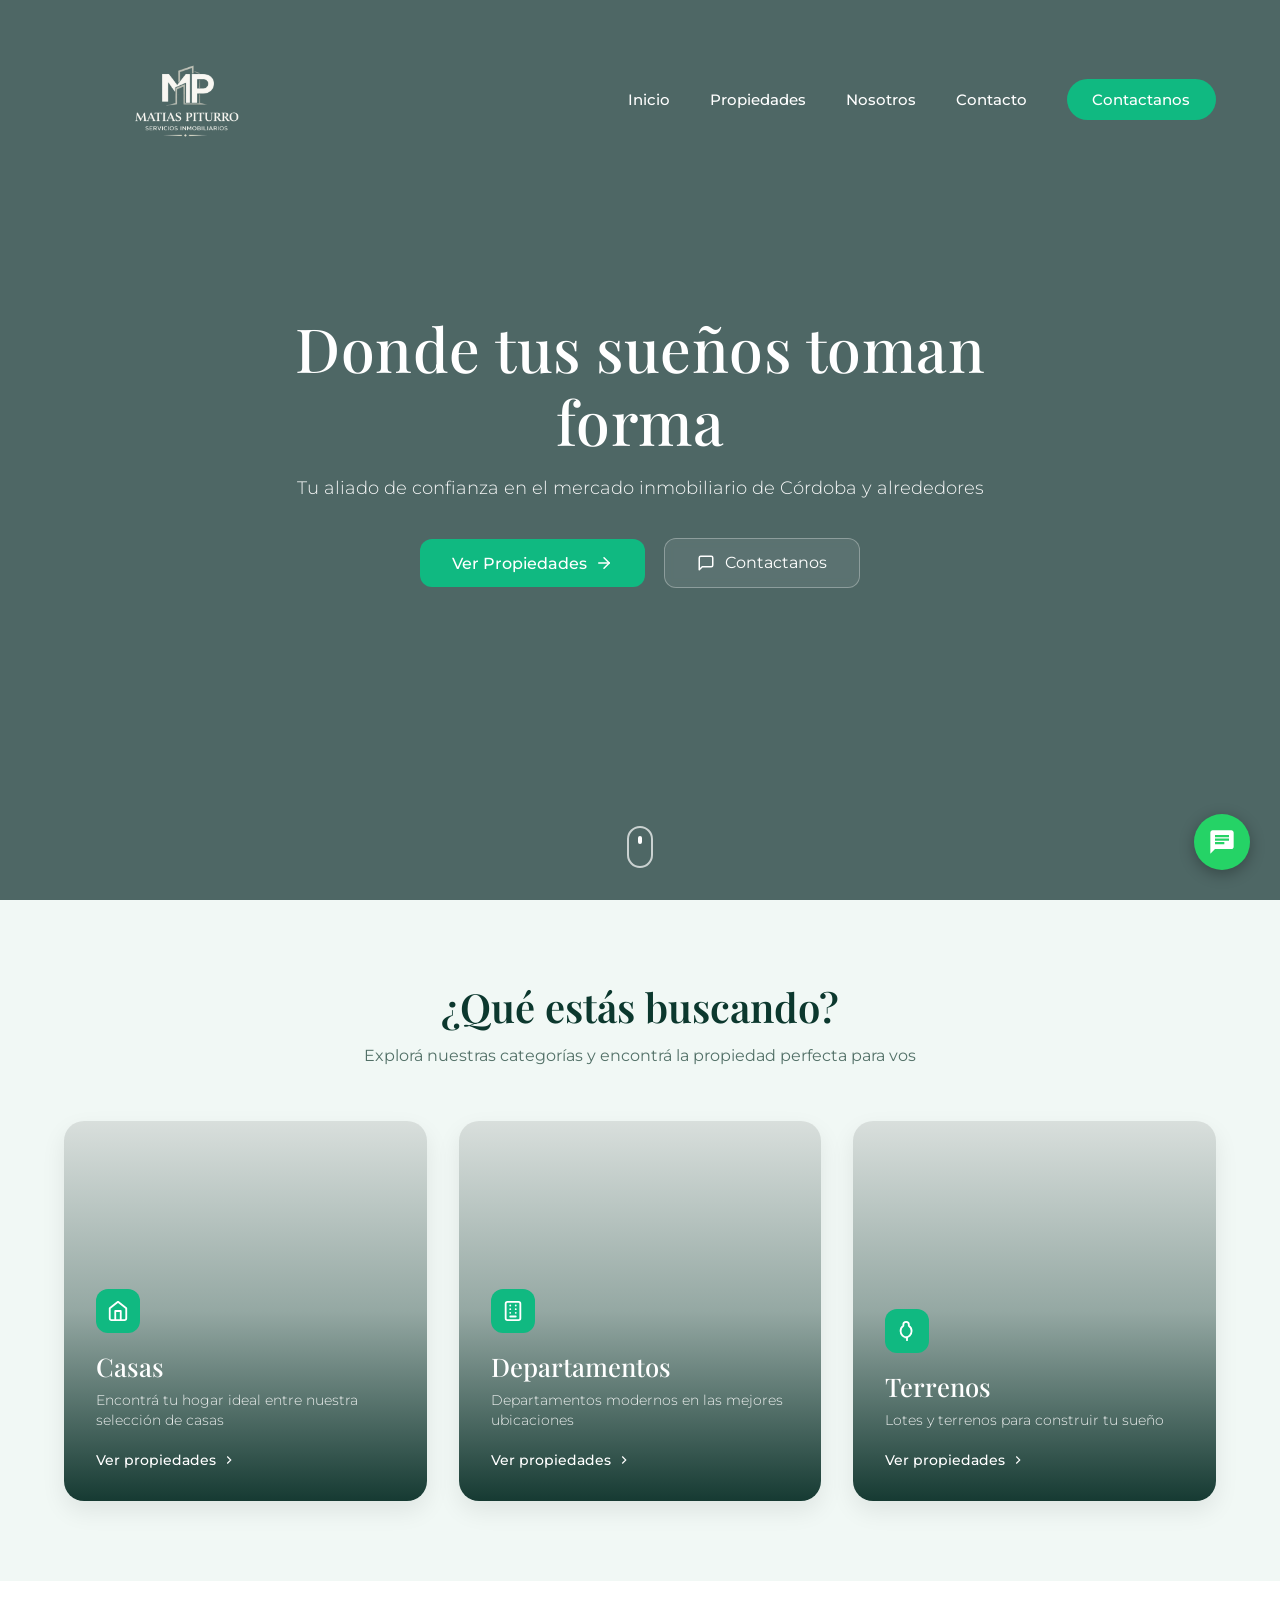
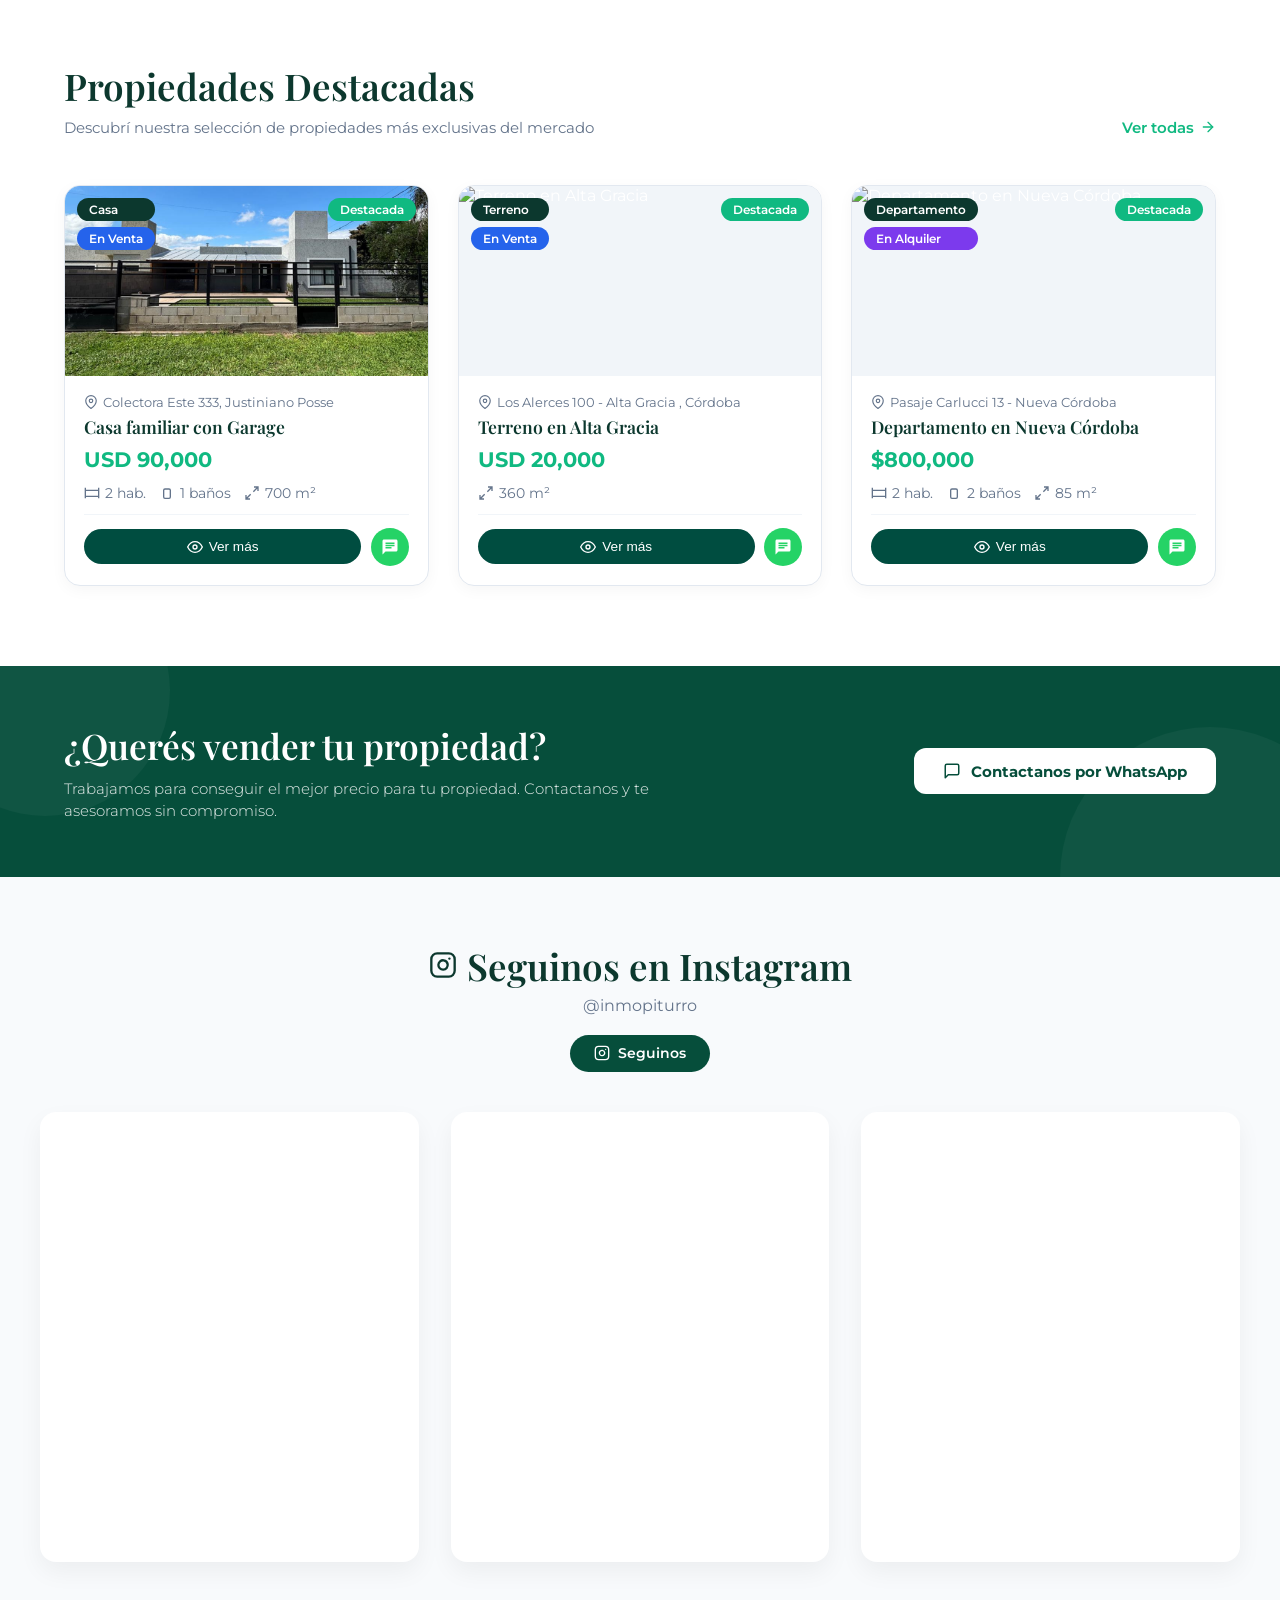
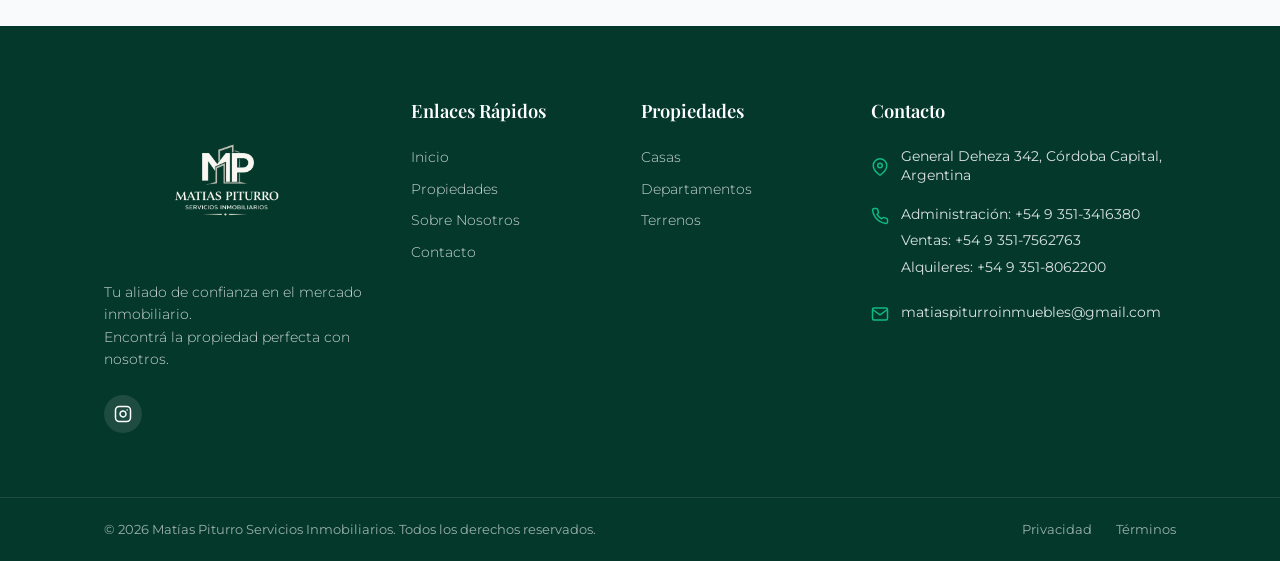
==== commit 4ca9ef2d: "cambios 20/07" ====
--- a/index.html
+++ b/index.html
@@ -32,7 +32,16 @@
       <li><a href="contacto.html">Contacto</a></li>
       <li><a href="#contacto" class="btn-nav">Contactanos</a></li>
     </ul>
+
+    <!-- BOTÓN MENÚ HAMBURGUESA -->
+    <button type="button" class="hamburger-btn" id="hamburgerBtn" aria-label="Abrir menú de navegación">
+      <span class="bar"></span>
+      <span class="bar"></span>
+      <span class="bar"></span>
+    </button>
+  </div>
   </nav>
+
 
   <!-- 2. SECTION HERO -->
   <section class="hero" id="inicio">
--- a/css/styles.css
+++ b/css/styles.css
@@ -2501,6 +2501,14 @@
   background-color: rgba(225, 29, 72, 0.92);
 }
 
+.banner-alquilado {
+  background-color: rgba(225, 29, 72, 0.92);
+}
+
+.banner-vendido {
+  background-color: rgba(225, 29, 72, 0.92);
+}
+
 /* Oscurecer un poco la imagen de fondo para destacar la franja */
 .property-card.status-vendida .property-img,
 .property-card.status-alquilada .property-img {
@@ -2555,4 +2563,83 @@
   .reels-grid {
     grid-template-columns: 1fr; /* 1 por fila en celulares */
   }
+}
+
+
+/* ==========================================
+   BOTÓN Y MENÚ HAMBURGUESA (RESPONSIVE)
+   ========================================== */
+
+/* Escondido por defecto en PC/Escritorio */
+.hamburger-btn {
+  display: none;
+  background: none;
+  border: none;
+  cursor: pointer;
+  padding: 8px;
+  flex-direction: column;
+  justify-content: space-between;
+  width: 38px;
+  height: 28px;
+  z-index: 1001;
+}
+
+.hamburger-btn .bar {
+  display: block;
+  width: 100%;
+  height: 3px;
+  background-color: #0c382e; /* Verde institucional */
+  border-radius: 3px;
+  transition: all 0.3s ease-in-out;
+}
+
+/* Animación del botón a 'X' cuando está activo */
+.hamburger-btn.active .bar:nth-child(1) {
+  transform: translateY(9px) rotate(45deg);
+}
+
+.hamburger-btn.active .bar:nth-child(2) {
+  opacity: 0;
+}
+
+.hamburger-btn.active .bar:nth-child(3) {
+  transform: translateY(-11px) rotate(-45deg);
+}
+
+/* MEDIA QUERY PARA CELULARES Y TABLETS */
+@media (max-width: 768px) {
+  .hamburger-btn {
+    display: flex; /* Mostrar botón hamburguesa */
+  }
+
+  .nav-menu {
+    position: fixed;
+    top: 0;
+    right: -100%; /* Oculto fuera de la pantalla */
+    width: 75%;
+    max-width: 300px;
+    height: 100vh;
+    background-color: #ffffff;
+    box-shadow: -5px 0 20px rgba(0, 0, 0, 0.15);
+    padding: 80px 24px 32px 24px;
+    transition: right 0.35s ease-in-out;
+    z-index: 1000;
+  }
+
+  /* Estado desplegado/abierto */
+  .nav-menu.active {
+    right: 0;
+  }
+
+  .nav-list {
+    flex-direction: column;
+    gap: 20px;
+    align-items: flex-start;
+  }
+
+  .nav-link {
+    font-size: 1.1rem;
+    font-weight: 600;
+    color: #0c382e;
+  }
 }
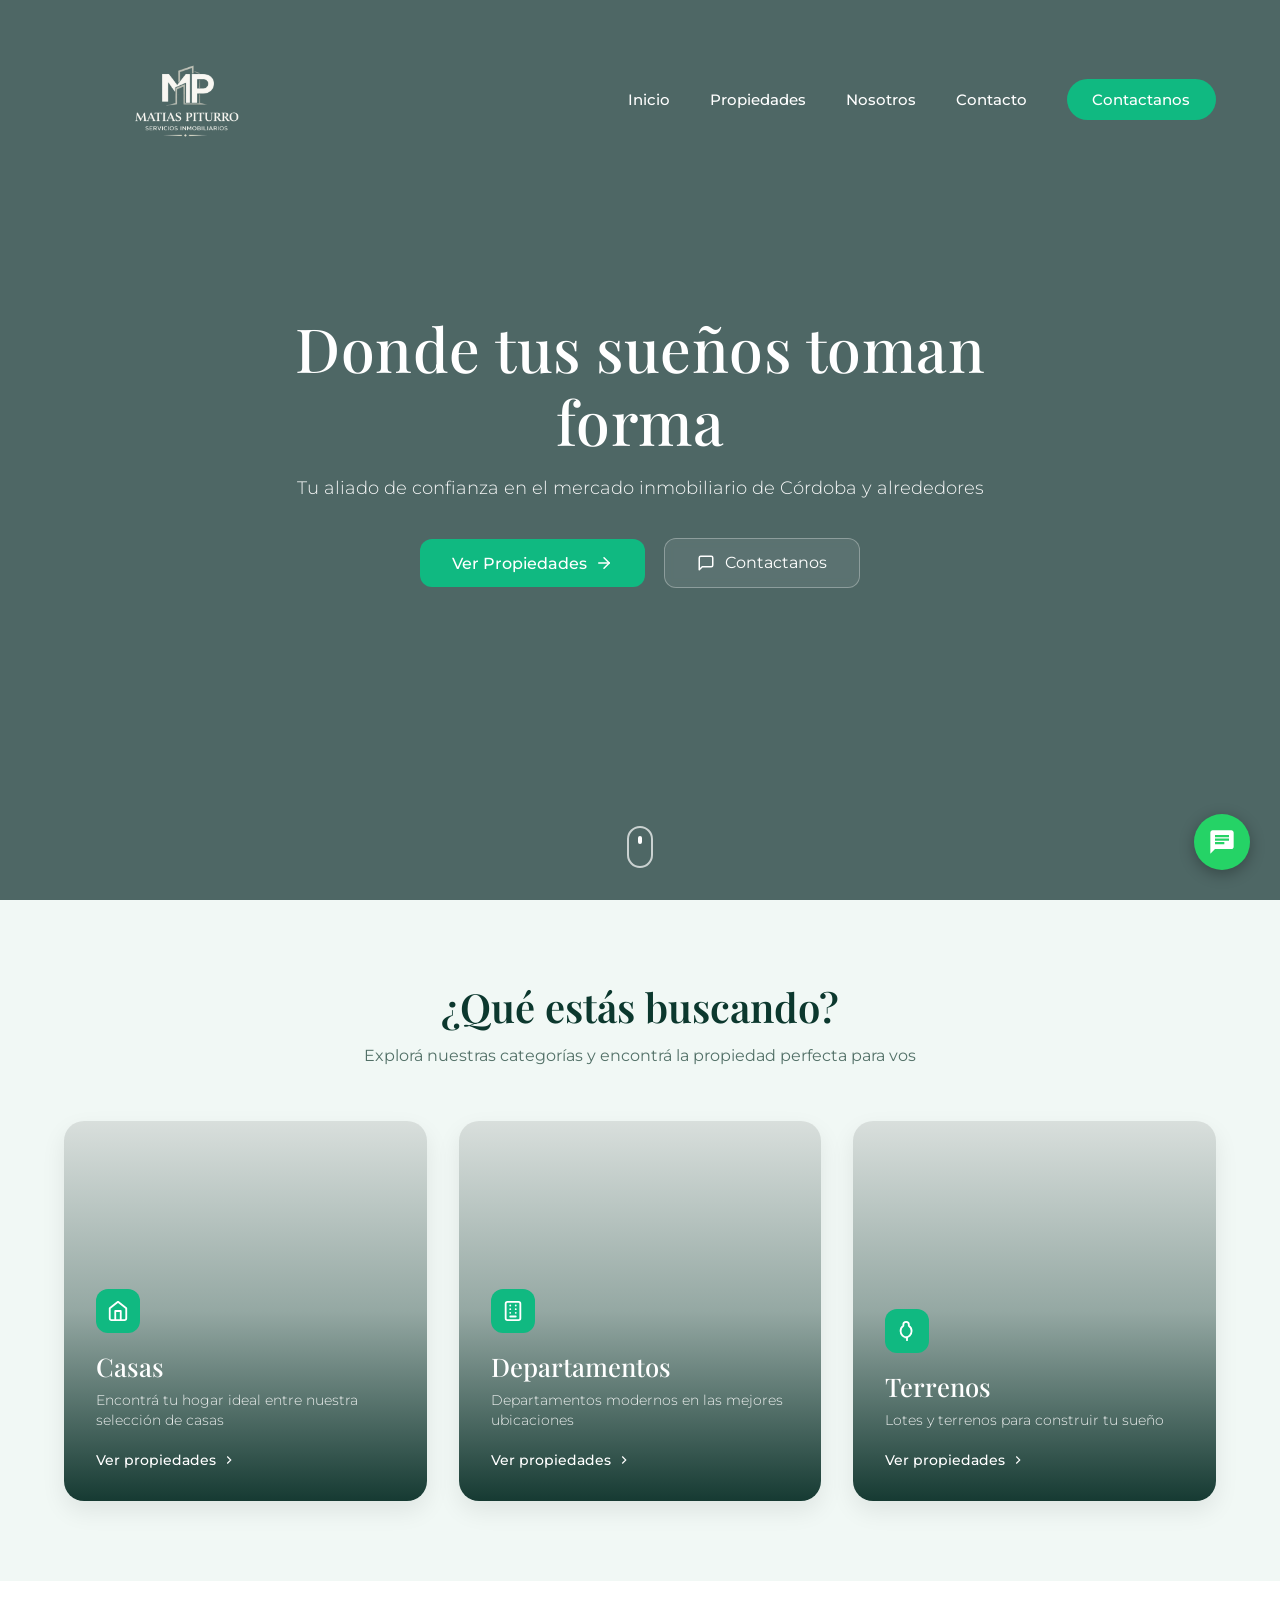
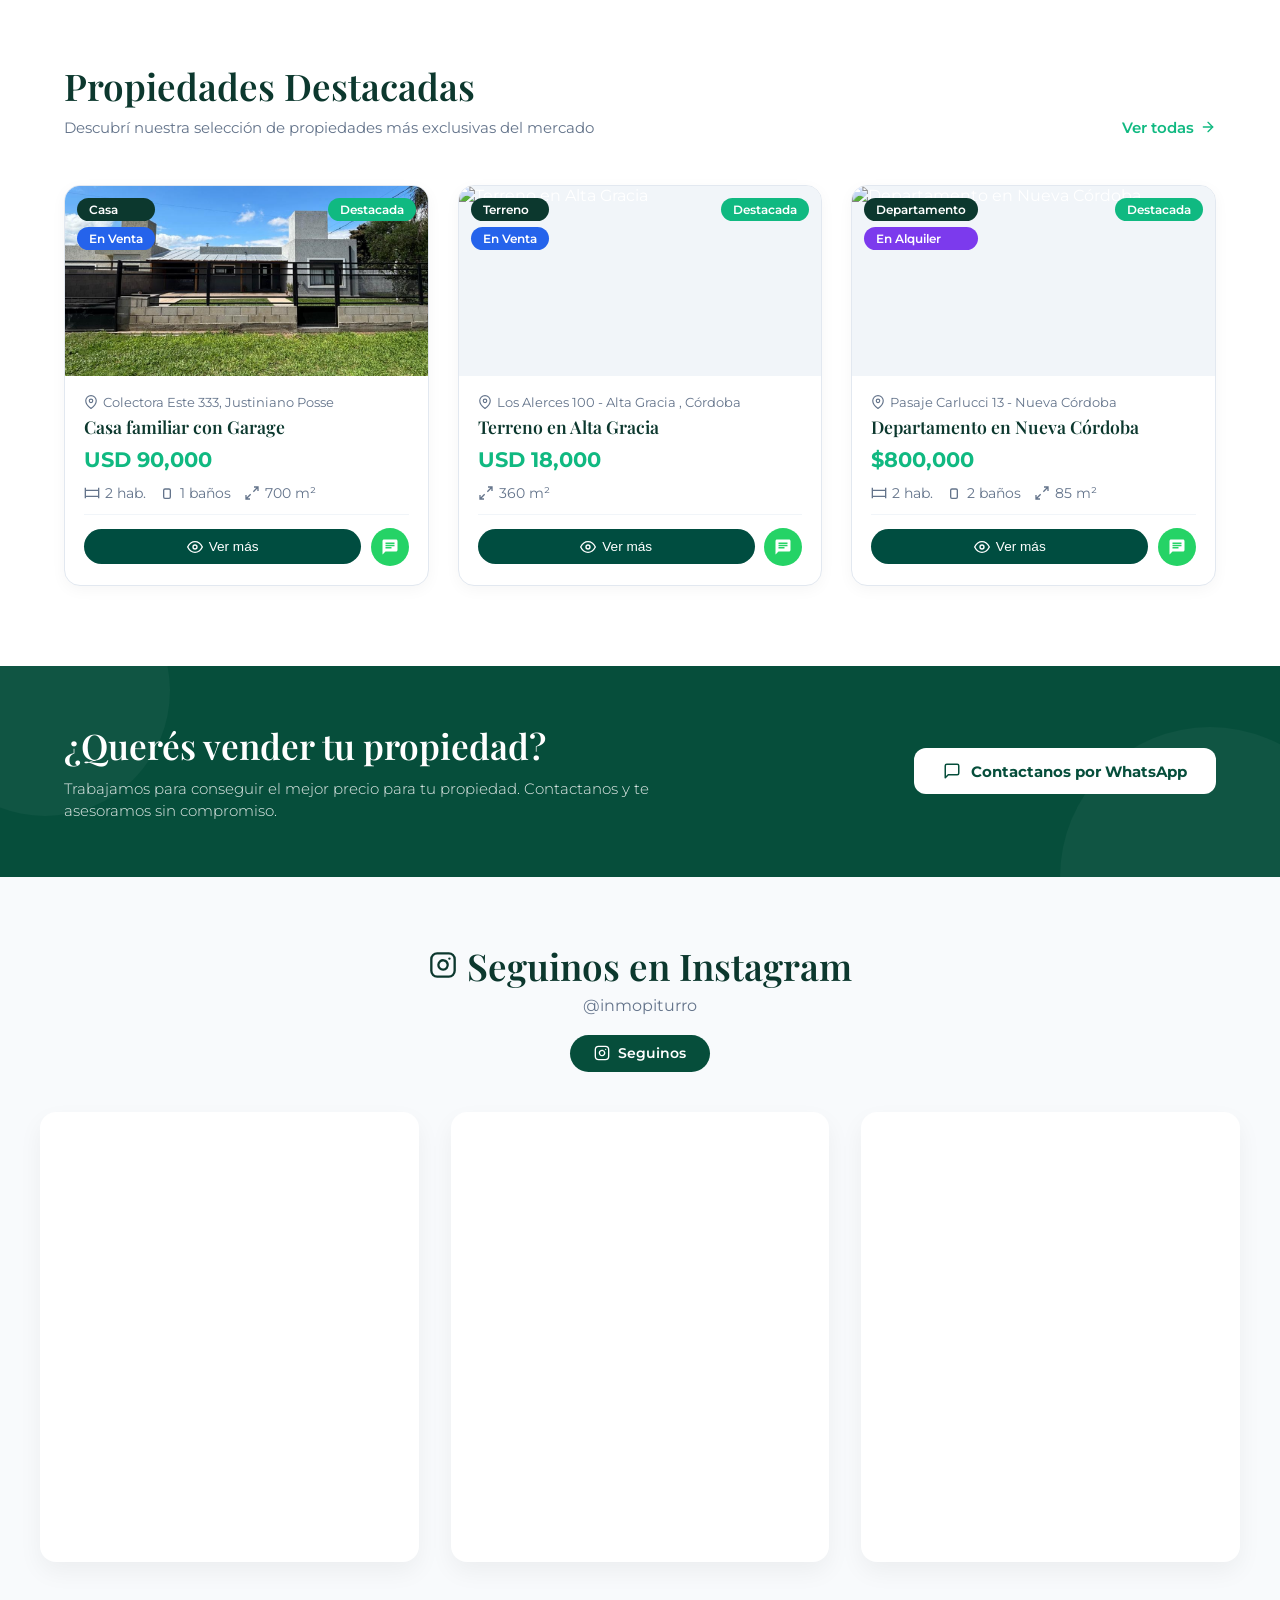
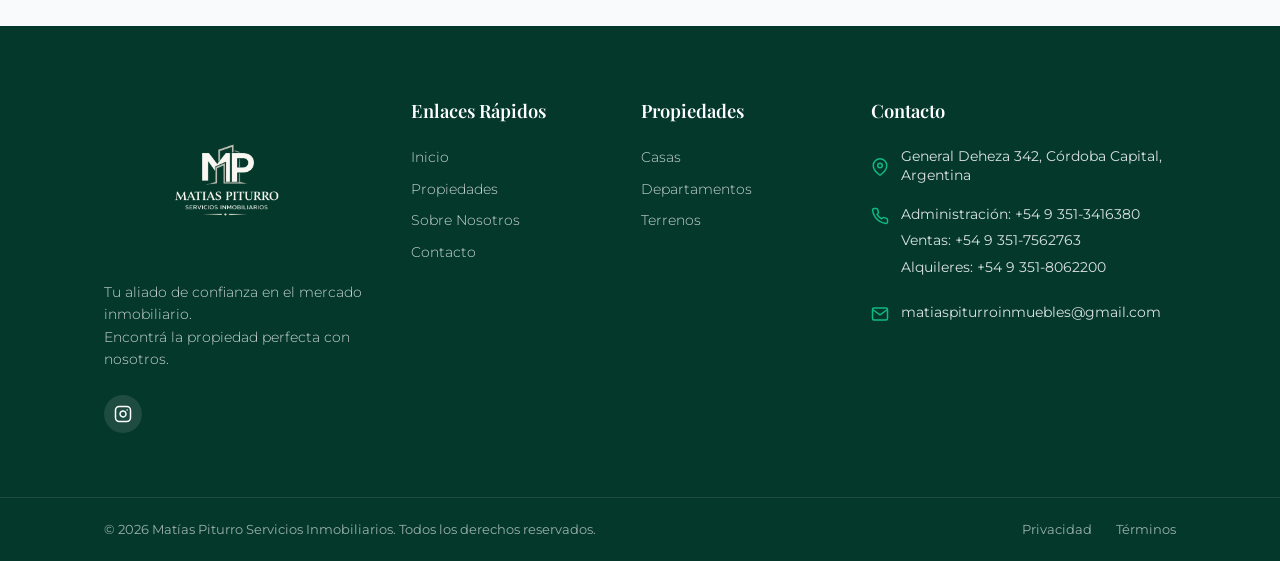
==== commit 3c710fa7: "cambios 21/07 - 11:23" ====
--- a/index.html
+++ b/index.html
@@ -184,7 +184,7 @@
         <h2>¿Querés vender tu propiedad?</h2>
         <p>Trabajamos para conseguir el mejor precio para tu propiedad. Contactanos y te asesoramos sin compromiso.</p>
       </div>
-      <a href="https://wa.me/5493510000000" class="btn-seller-whatsapp" target="_blank">
+      <a href="https://wa.me/5493513416380" class="btn-seller-whatsapp" target="_blank">
         <svg width="18" height="18" viewBox="0 0 24 24" fill="none" stroke="currentColor" stroke-width="2" stroke-linecap="round" stroke-linejoin="round">
           <path d="M21 15a2 2 0 0 1-2 2H7l-4 4V5a2 2 0 0 1 2-2h14a2 2 0 0 1 2 2z"></path>
         </svg>
